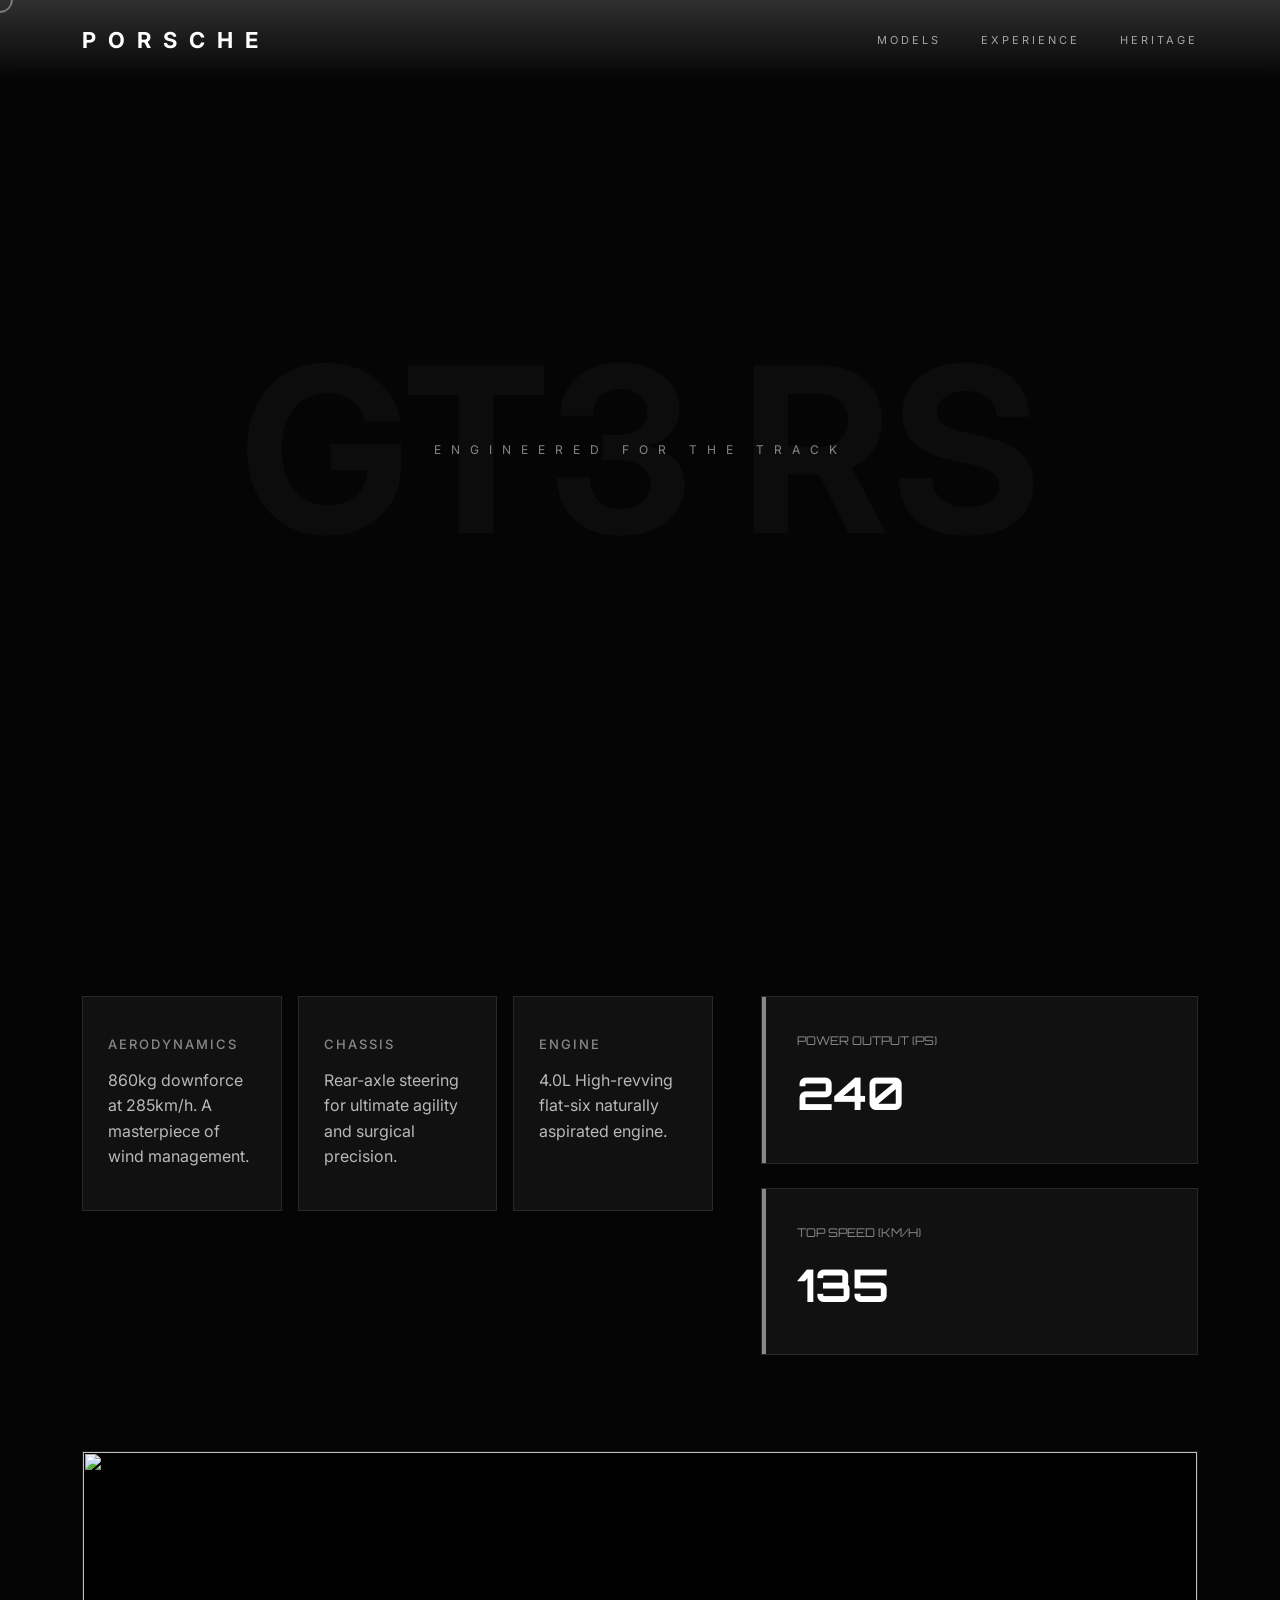
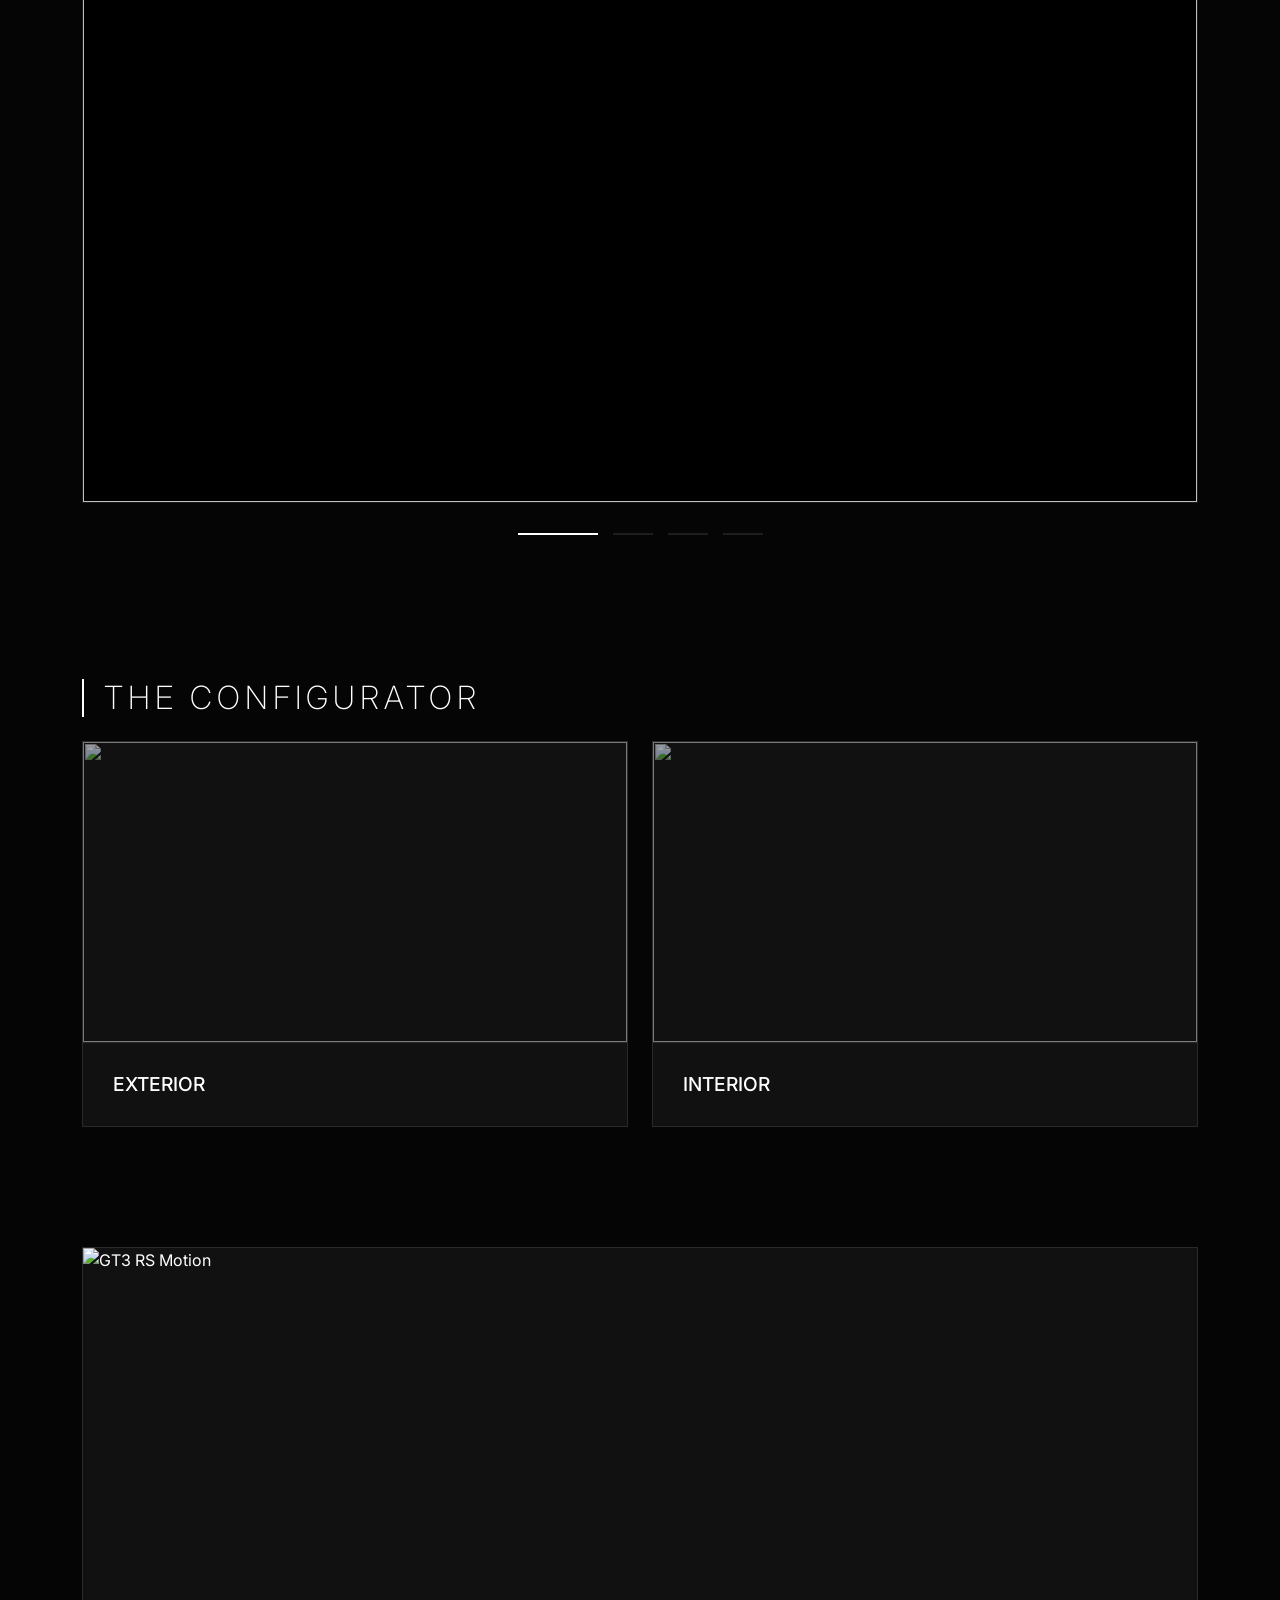
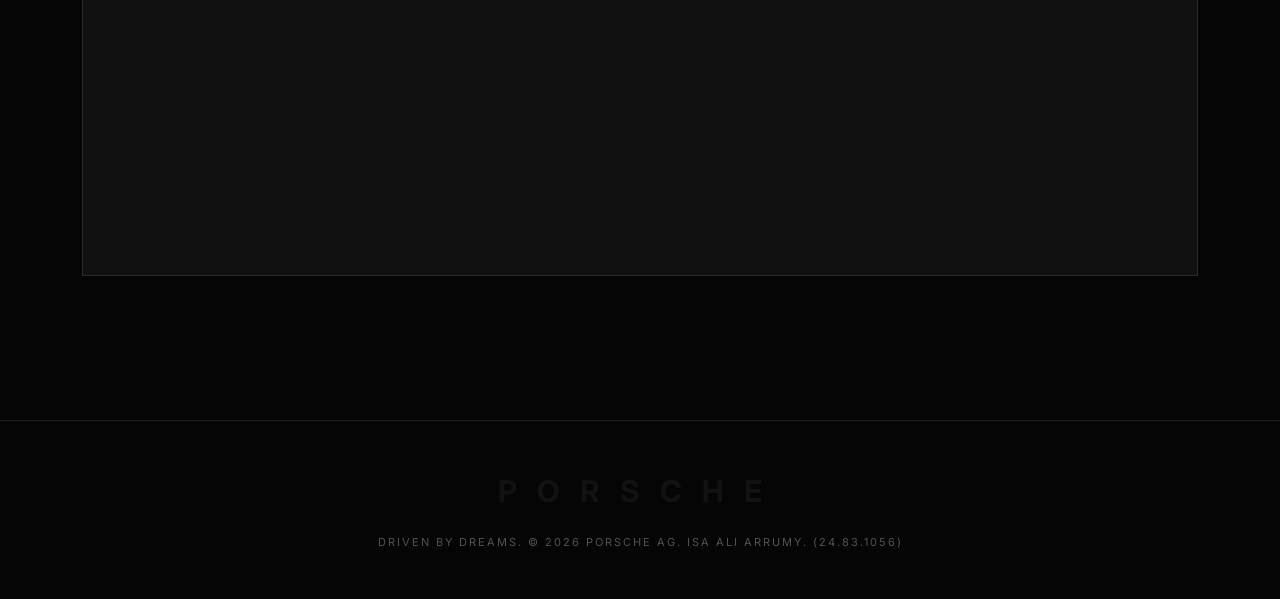
==== index.html @ 033529c1 "Rename Tugas-Bootstrap-1056.html to index.html" ====
<!DOCTYPE html>
<html lang="id">
<head>
    <meta charset="UTF-8">
    <meta name="viewport" content="width=device-width, initial-scale=1.0">
    <title>Porsche 911 GT3 RS | Digital Experience</title>
    
    <link rel="icon" type="image/jpg" href="https://fabrikbrands.com/wp-content/uploads/Porsche-Logo-1-scaled.jpg">
    <link href="https://fonts.googleapis.com/css2?family=Inter:wght@200;400;700&family=Orbitron:wght@400;700&display=swap" rel="stylesheet">
    
    <!-- Bootstrap CSS -->
    <link href="https://cdn.jsdelivr.net/npm/bootstrap@5.3.3/dist/css/bootstrap.min.css" rel="stylesheet">

    <style>
        /* Mengatur variabel warna & base */
        :root {
            --bg: #050505;
            --surface: #111111;
            --accent: #ffffff;
            --text-dim: rgba(255, 255, 255, 0.5);
            --border: rgba(255, 255, 255, 0.1);
            --transition: all 0.6s cubic-bezier(0.23, 1, 0.32, 1);
        }

        body {
            background-color: var(--bg);
            color: var(--accent);
            font-family: 'Inter', sans-serif;
            overflow-x: hidden;
            -webkit-font-smoothing: antialiased;
        }

        /* Custom Cursor */
        #custom-cursor {
            width: 25px; height: 25px;
            border: 1px solid var(--accent);
            border-radius: 50%;
            position: fixed;
            pointer-events: none;
            z-index: 10000;
            mix-blend-mode: difference;
            transition: transform 0.1s ease-out;
            transform: translate(-50%, -50%);
        }
        /* Hide custom cursor on touch devices */
        @media (pointer: coarse) {
            #custom-cursor { display: none !important; }
        }

        /* Navigation (Custom Glassmorphism) */
        nav {
            background: linear-gradient(to bottom, rgba(54, 52, 52, 0.9), rgba(5,5,5,0));
            backdrop-filter: blur(10px);
        }
        .brand { font-weight: 700; letter-spacing: 12px; font-size: 22px; cursor: default; }
        .nav-links li { margin-left: 40px; font-size: 11px; letter-spacing: 3px; text-transform: uppercase; cursor: pointer; opacity: 0.6; transition: 0.3s; }
        .nav-links li:hover { opacity: 1; }

        /* Hero Section */
        .hero-bg-text {
            position: absolute;
            font-size: 18vw;
            font-weight: 700;
            color: rgba(255, 255, 255, 0.03);
            z-index: -1;
            white-space: nowrap;
            user-select: none;
            top: 50%;
            left: 50%;
            transform: translate(-50%, -50%);
        }

        /* Spec Card */
        .spec-card {
            background: var(--surface);
            padding: 40px 25px;
            border: 1px solid var(--border);
            transition: var(--transition);
            height: 100%;
        }
        .spec-card:hover { border-color: var(--accent); background: #1a1a1a; transform: translateY(-5px); }
        .spec-card h3 { font-size: 13px; letter-spacing: 2px; margin-bottom: 15px; color: var(--text-dim); }
        .spec-card p { font-size: 16px; line-height: 1.6; opacity: 0.7; margin: 0; }

        /* HUD Item */
        .hud-item { background: var(--surface); border: 1px solid var(--border); padding: 35px; position: relative; overflow: hidden; }
        .hud-item::before { content: ''; position: absolute; left: 0; top: 0; width: 4px; height: 100%; background: var(--accent); opacity: 0.5; }
        .hud-label { font-family: 'Orbitron'; font-size: 12px; color: var(--text-dim); margin-bottom: 10px; display: block; }
        .hud-value { font-family: 'Orbitron'; font-size: 45px; font-weight: 700; }

        /* Slider */
        .slider-outer { 
            width: 100%; 
            overflow: hidden; 
            border: 1px solid var(--border); 
            cursor: grab;
            position: relative;
            background: #000;
        }
        .slider-outer:active { cursor: grabbing; }
        .slider-track { 
            display: flex; 
            width: 400%; 
            transition: transform 0.8s cubic-bezier(0.16, 1, 0.3, 1); 
            will-change: transform;
        }
        .slider-item { width: 100%; height: 650px; overflow: hidden; }
        .slider-item img { 
            width: 100%; height: 100%; 
            object-fit: cover; 
            pointer-events: none;
            transition: transform 1.5s ease;
        }
        .slider-item:hover img { transform: scale(1.05); }

        .slider-dots {
            display: flex;
            justify-content: center;
            gap: 15px;
            margin-top: 30px;
        }
        .dot {
            width: 40px; height: 2px;
            background: var(--border);
            cursor: pointer;
            transition: 0.4s;
        }
        .dot.active { background: var(--accent); width: 80px; }

        /* Catalog Item */
        .catalog-item { background: var(--surface); border: 1px solid var(--border); transition: var(--transition); overflow: hidden; height: 100%; }
        .catalog-img { width: 100%; height: 300px; overflow: hidden; }
        .catalog-img img { width: 100%; height: 100%; object-fit: cover; opacity: 0.6; transition: 0.8s; }
        .catalog-item:hover .catalog-img img { opacity: 1; transform: scale(1.1); }
        .catalog-info { padding: 30px; border-top: 1px solid var(--border); }
        .catalog-info h4 { margin: 0; font-size: 1.2rem; }

        /* Animations */
        .reveal { opacity: 0; transform: translateY(40px); transition: 1.2s cubic-bezier(0.16, 1, 0.3, 1); }
        .reveal.visible { opacity: 1; transform: translateY(0); }

        footer { border-top: 1px solid var(--border); margin-top: 100px; }
        .footer-logo { font-weight: 700; letter-spacing: 20px; font-size: 30px; opacity: 0.05; margin-bottom: 20px; }

        /* Media Queries untuk HP agar rasanya proporsional seperti di laptop */
        @media (max-width: 1000px) {
            .slider-item { height: 450px; }
        }

        @media (max-width: 768px) {
            /* Navbar */
            .brand { font-size: 18px; letter-spacing: 8px; }

            /* Spec Cards */
            .spec-card { padding: 25px 20px; }
            .spec-card h3 { font-size: 11px; margin-bottom: 10px; }
            .spec-card p { font-size: 14px; }
            
            /* HUD Items */
            .hud-item { padding: 25px 20px; }
            .hud-label { font-size: 10px; }
            .hud-value { font-size: 32px; }

            /* Slider */
            .slider-item { height: 300px; }
            .slider-dots { margin-top: 20px; }
            .dot { width: 30px; }
            .dot.active { width: 60px; }
            
            /* Catalog */
            .catalog-img { height: 220px; }
            .catalog-info { padding: 20px; }
            .catalog-info h4 { font-size: 1rem; }
            
            /* Footer */
            footer { margin-top: 50px; padding-top: 30px !important; padding-bottom: 30px !important; }
            .footer-logo { font-size: 24px; letter-spacing: 12px; margin-bottom: 15px; }
        }
    </style>
</head>
<body>

    <div id="custom-cursor"></div>

    <nav class="fixed-top py-4 w-100 z-3">
        <div class="container d-flex justify-content-between align-items-center">
            <div class="brand text-white">PORSCHE</div>
            <ul class="nav-links d-none d-md-flex list-unstyled m-0">
                <li>Models</li>
                <li>Experience</li>
                <li>Heritage</li>
            </ul>
        </div>
    </nav>

    <section class="vh-100 d-flex flex-column justify-content-center align-items-center position-relative text-center overflow-hidden">
        <div class="hero-bg-text">GT3 RS</div>
        <div class="reveal visible" style="letter-spacing: 10px; font-size: 12px; opacity: 0.5;">ENGINEERED FOR THE TRACK</div>
    </section>

    <div class="container py-5">
        
        <main class="row g-5 py-5">
            <div class="col-lg-7">
                <div class="row g-3 h-100 align-content-start">
                    <div class="col-md-4 col-12">
                        <div class="spec-card reveal">
                            <h3>AERODYNAMICS</h3>
                            <p>860kg downforce at 285km/h. A masterpiece of wind management.</p>
                        </div>
                    </div>
                    <div class="col-md-4 col-12">
                        <div class="spec-card reveal">
                            <h3>CHASSIS</h3>
                            <p>Rear-axle steering for ultimate agility and surgical precision.</p>
                        </div>
                    </div>
                    <div class="col-md-4 col-12">
                        <div class="spec-card reveal">
                            <h3>ENGINE</h3>
                            <p>4.0L High-revving flat-six naturally aspirated engine.</p>
                        </div>
                    </div>
                </div>
            </div>

            <div class="col-lg-5">
                <div class="d-flex flex-column gap-4">
                    <div class="hud-item reveal">
                        <span class="hud-label">POWER OUTPUT (PS)</span>
                        <span class="hud-value" data-target="525">0</span>
                    </div>
                    <div class="hud-item reveal">
                        <span class="hud-label">TOP SPEED (KM/H)</span>
                        <span class="hud-value" data-target="296">0</span>
                    </div>
                </div>
            </div>
        </main>

        <section class="py-5 reveal">
            <div class="slider-outer" id="slider-outer">
                <div class="slider-track" id="slider-track">
                    <div class="slider-item"><img src="https://a.storyblok.com/f/322327/1940x1320/2c42fb4bc5/cz23v20ox0009-911-gt3-rs-front.jpg/m/990x673/smart/filters:format(webp)" alt=""></div>
                    <div class="slider-item"><img src="https://a.storyblok.com/f/322327/3840x1266/17176a3f9c/cz23v20ox0001-911-gt3-rs-rear-desktop.jpg/m/2560x822/smart/filters:format(webp)" alt=""></div>
                    <div class="slider-item"><img src="https://images.ctfassets.net/s699s7kh1jys/1YJHeNigcmoqOd3GDRiGX5/731637d720e96ae20021d6cf367c20e4/Porsche_911_GT3_RS_cornering_racetrack_wallpaper_desktop_4.jpg" alt=""></div>
                    <div class="slider-item"><img src="https://images.ctfassets.net/s699s7kh1jys/16XnGUOXC8LTYMLBUNFgXi/272eb946bd8f17bc19c29f052f3618b9/Porsche_911_GT3_RS_parked_pits_racetrack_wallpaper_desktop_9.jpg" alt=""></div>
                </div>
            </div>
            <div class="slider-dots">
                <div class="dot active"></div>
                <div class="dot"></div>
                <div class="dot"></div>
                <div class="dot"></div>
            </div>
        </section>

        <section class="py-5 mt-5">
            <div class="reveal mb-4" style="border-left: 2px solid #fff; padding-left: 20px;">
                <h2 style="font-weight: 200; letter-spacing: 5px;" class="mb-0">THE CONFIGURATOR</h2>
            </div>
            <div class="row g-4">
                <div class="col-md-6">
                    <div class="catalog-item reveal">
                        <div class="catalog-img"><img src="https://images.unsplash.com/photo-1634673970798-a15ae56f6c65?fm=jpg&q=60&w=3000&auto=format" alt=""></div>
                        <div class="catalog-info"><h4>EXTERIOR</h4></div>
                    </div>
                </div>
                <div class="col-md-6">
                    <div class="catalog-item reveal">
                        <div class="catalog-img"><img src="https://a.storyblok.com/f/322327/3840x2160/9066d073e1/cz23v20od0006-911-gt3-rs-steering-wheel-desktop.jpg/m/2560x1440/smart/filters:format(webp)?dpl=dpl_81uxYrKMDjYb35TStcEuM4gA18vN" alt=""></div>
                        <div class="catalog-info"><h4>INTERIOR</h4></div>
                    </div>
                </div>
            </div>
        </section>

        <section class="py-5 mt-4 reveal">
            <div class="ratio ratio-16x9 border border-secondary border-opacity-25" style="background: var(--surface);">
                <img src="https://media1.tenor.com/m/Hye9ouqFoWkAAAAC/porsche-992.gif" alt="GT3 RS Motion" class="w-100 h-100 object-fit-cover">
            </div>
        </section>

    </div> 

    <footer class="py-5 text-center mt-5">
        <div class="footer-logo">PORSCHE</div>
        <div style="font-size: 11px; opacity: 0.3; letter-spacing: 2px;">DRIVEN BY DREAMS. © 2026 PORSCHE AG. ISA ALI ARRUMY. (24.83.1056)</div>
    </footer>

    <!-- Bootstrap JS Bundle -->
    <script src="https://cdn.jsdelivr.net/npm/bootstrap@5.3.3/dist/js/bootstrap.bundle.min.js"></script>

    <script>
        // Custom Cursor
        const cursor = document.getElementById('custom-cursor');
        document.addEventListener('mousemove', (e) => {
            cursor.style.left = e.clientX + 'px';
            cursor.style.top = e.clientY + 'px';
        });

        // Parallax Effect
        window.addEventListener('scroll', () => {
            const bgText = document.querySelector('.hero-bg-text');
            // Menyesuaikan transform berdasarkan posisi scroll tanpa menimpa translate(-50%, -50%)
            bgText.style.transform = `translate(calc(-50% + ${window.scrollY * 0.4}px), -50%)`;
        });

        // Intersection Observer
        const observerOptions = { threshold: 0.2 };
        const observer = new IntersectionObserver((entries) => {
            entries.forEach(entry => {
                if (entry.isIntersecting) {
                    entry.target.classList.add('visible');
                    const counter = entry.target.querySelector('.hud-value');
                    if (counter && !counter.dataset.animated) {
                        animateValue(counter, 0, parseFloat(counter.getAttribute('data-target')), 2000);
                        counter.dataset.animated = true;
                    }
                }
            });
        }, observerOptions);

        document.querySelectorAll('.reveal').forEach(el => observer.observe(el));

        function animateValue(obj, start, end, duration) {
            let startTimestamp = null;
            const step = (timestamp) => {
                if (!startTimestamp) startTimestamp = timestamp;
                const progress = Math.min((timestamp - startTimestamp) / duration, 1);
                const val = (progress * (end - start)) + start;
                obj.innerHTML = end % 1 === 0 ? Math.floor(val) : val.toFixed(1);
                if (progress < 1) window.requestAnimationFrame(step);
            };
            window.requestAnimationFrame(step);
        }

        // --- Optimized Slider Logic ---
        const outer = document.getElementById('slider-outer');
        const track = document.getElementById('slider-track');
        const dots = document.querySelectorAll('.dot');
        let isDragging = false, startX, currentTranslate = 0, prevTranslate = 0, currentIndex = 0;

        // Touch & Mouse Events
        const getPos = (e) => e.type.includes('mouse') ? e.pageX : e.touches[0].clientX;

        function updateSlider() {
            track.style.transform = `translateX(${currentTranslate}px)`;
            dots.forEach((dot, i) => dot.classList.toggle('active', i === currentIndex));
        }

        function setPositionByIndex() {
            currentTranslate = currentIndex * -outer.offsetWidth;
            prevTranslate = currentTranslate;
            track.style.transition = 'transform 0.8s cubic-bezier(0.16, 1, 0.3, 1)';
            updateSlider();
        }

        outer.addEventListener('mousedown', (e) => {
            isDragging = true;
            startX = getPos(e);
            track.style.transition = 'none';
        });

        window.addEventListener('mousemove', (e) => {
            if (!isDragging) return;
            const currentX = getPos(e);
            currentTranslate = prevTranslate + (currentX - startX);
            track.style.transform = `translateX(${currentTranslate}px)`;
        });

        window.addEventListener('mouseup', () => {
            if (!isDragging) return;
            isDragging = false;
            const movedBy = currentTranslate - prevTranslate;

            if (movedBy < -100 && currentIndex < 3) currentIndex++;
            else if (movedBy > 100 && currentIndex > 0) currentIndex--;

            setPositionByIndex();
        });

        // Touch Support
        outer.addEventListener('touchstart', (e) => {
            isDragging = true;
            startX = getPos(e);
            track.style.transition = 'none';
        }, {passive: true});

        outer.addEventListener('touchmove', (e) => {
            if (!isDragging) return;
            const currentX = getPos(e);
            currentTranslate = prevTranslate + (currentX - startX);
            track.style.transform = `translateX(${currentTranslate}px)`;
        }, {passive: true});

        outer.addEventListener('touchend', () => {
            if (!isDragging) return;
            isDragging = false;
            const movedBy = currentTranslate - prevTranslate;
            if (movedBy < -100 && currentIndex < 3) currentIndex++;
            else if (movedBy > 100 && currentIndex > 0) currentIndex--;
            setPositionByIndex();
        });

        // Dots navigation
        dots.forEach((dot, index) => {
            dot.addEventListener('click', () => {
                currentIndex = index;
                setPositionByIndex();
            });
        });

        // Resize handler
        window.addEventListener('resize', setPositionByIndex);

    </script>
</body>
</html>
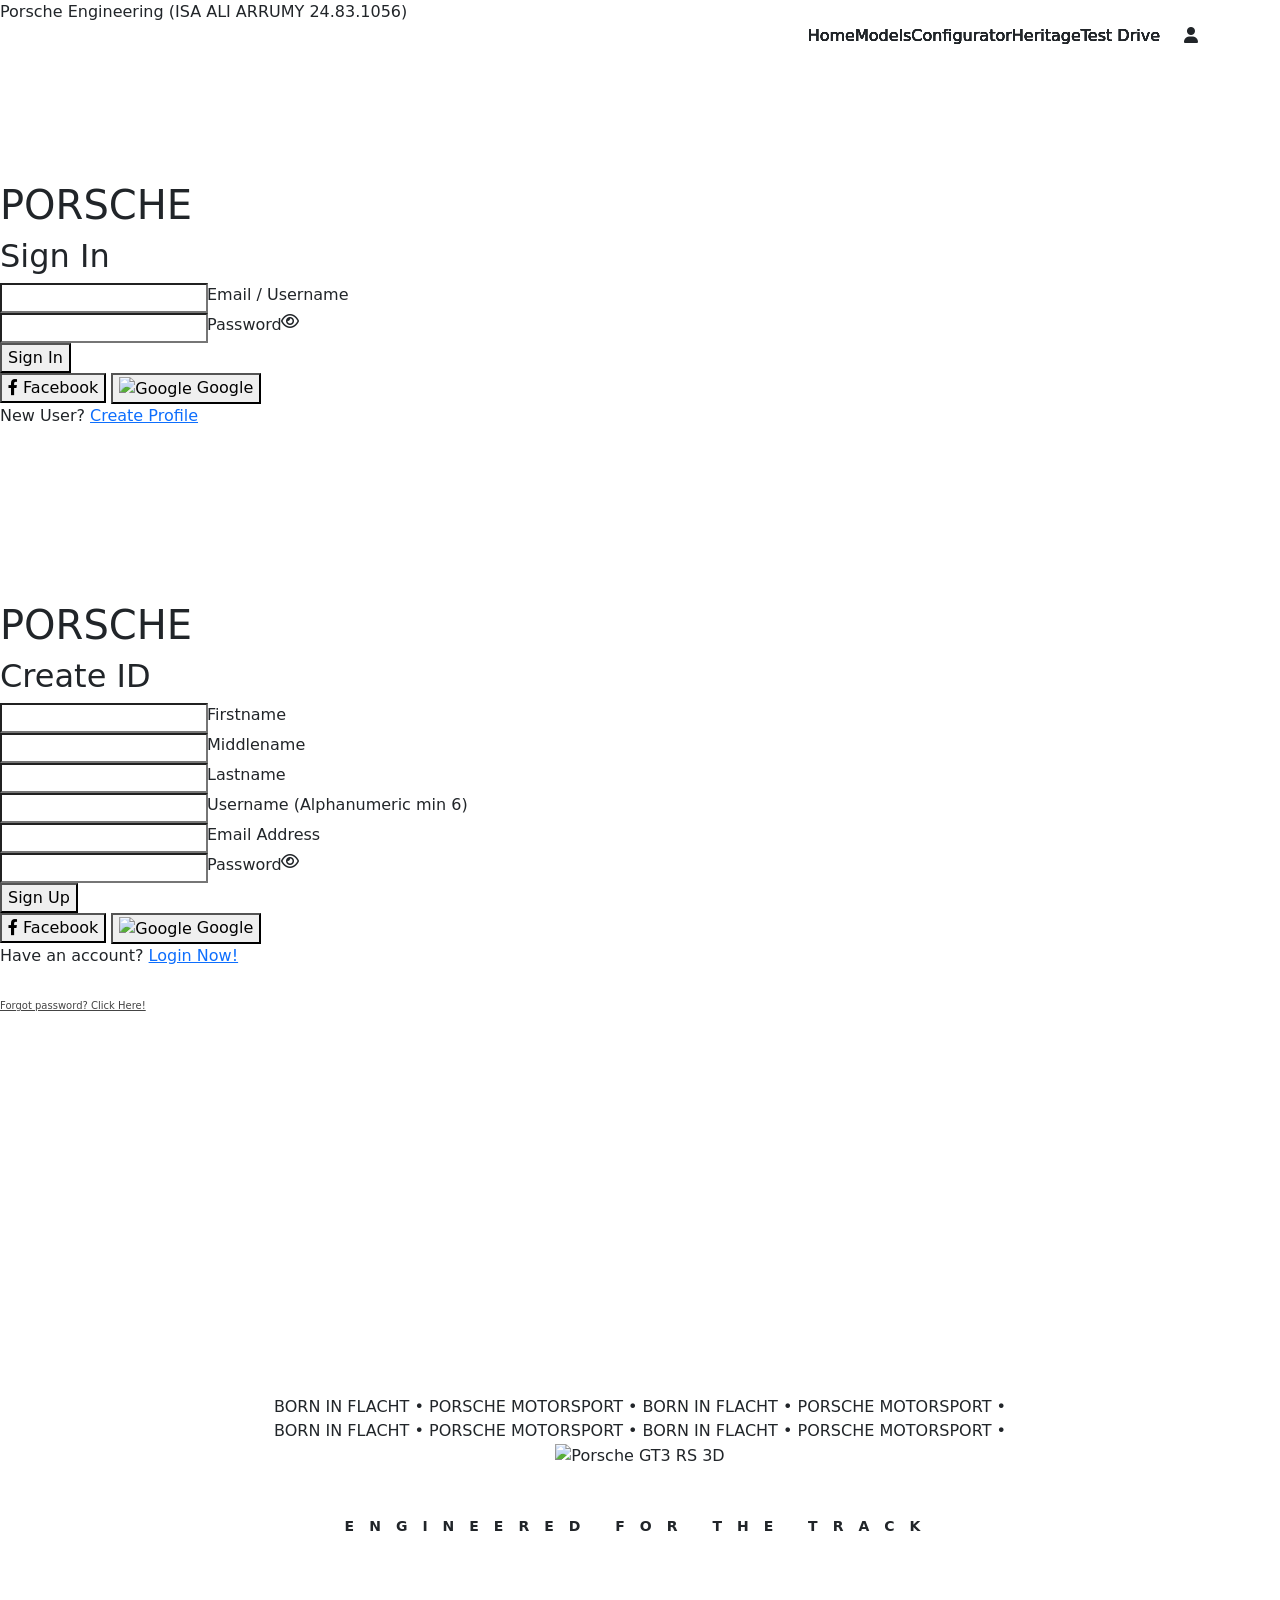
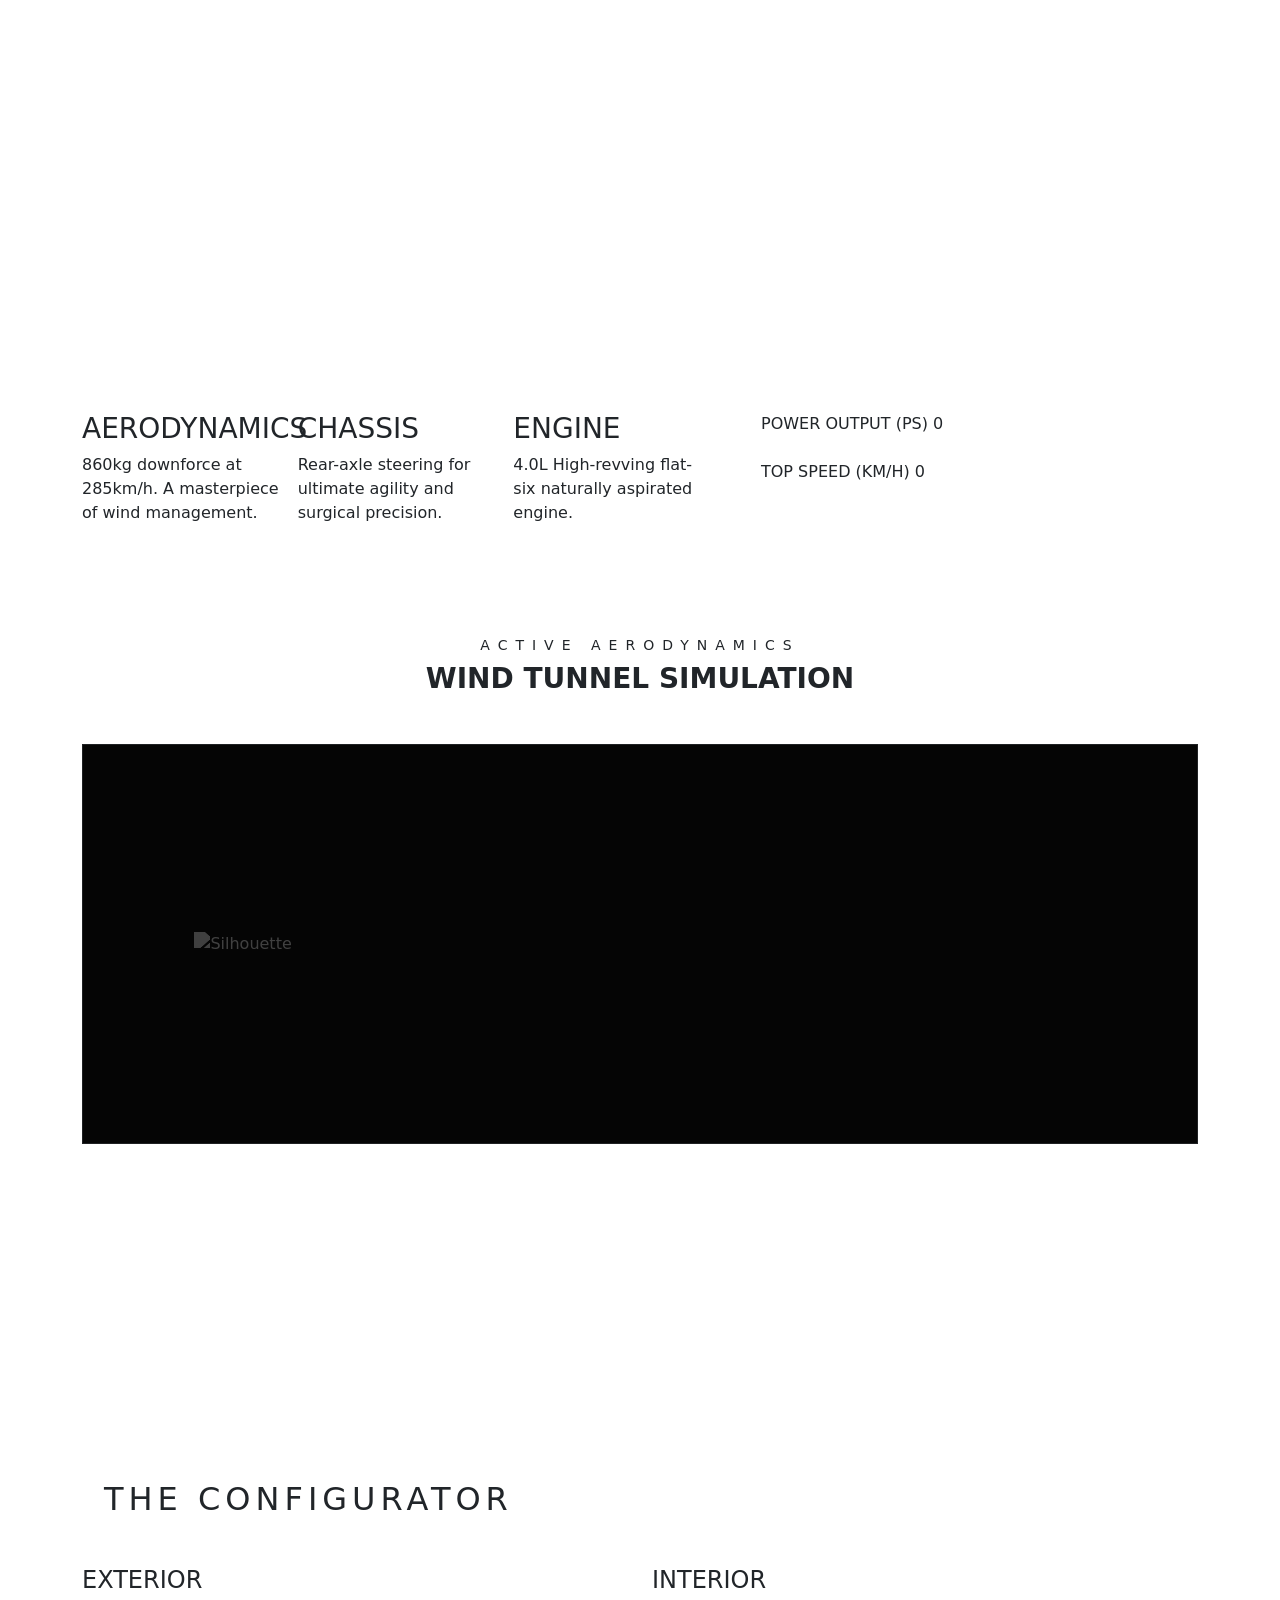
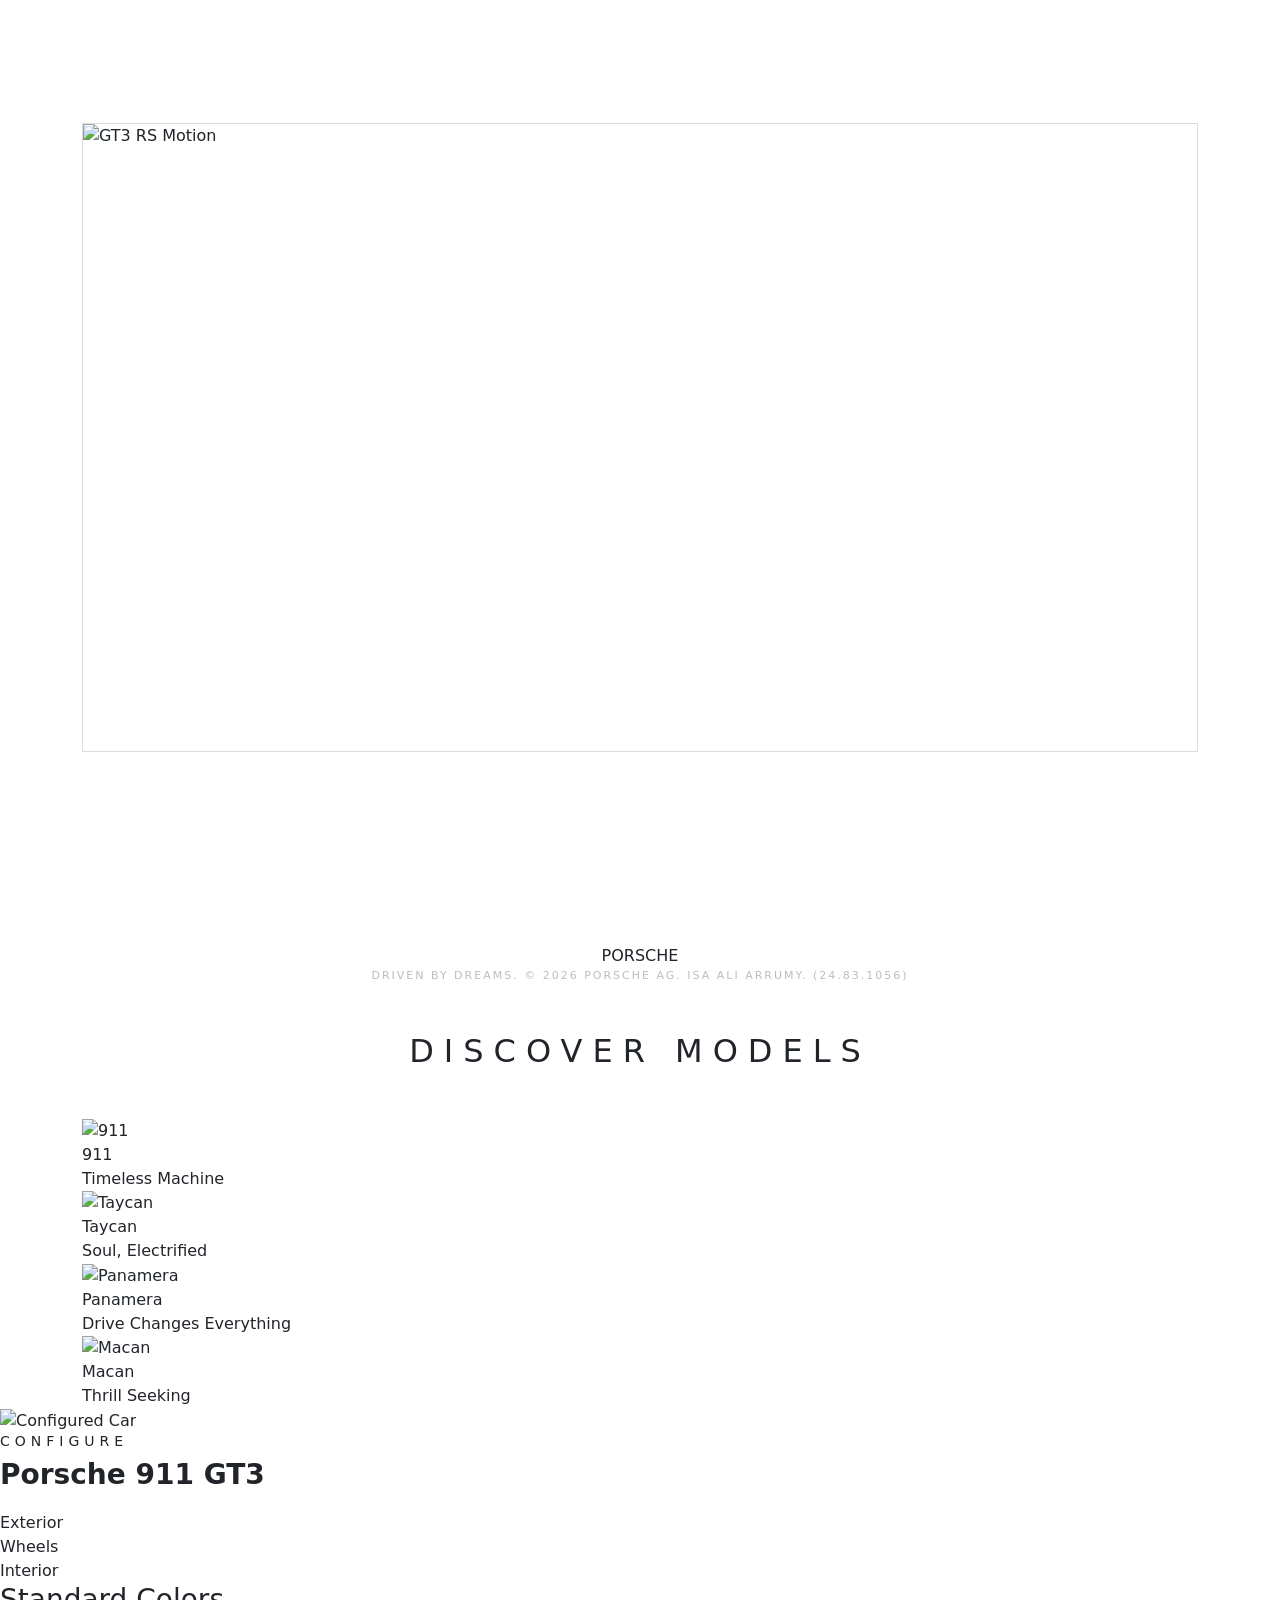
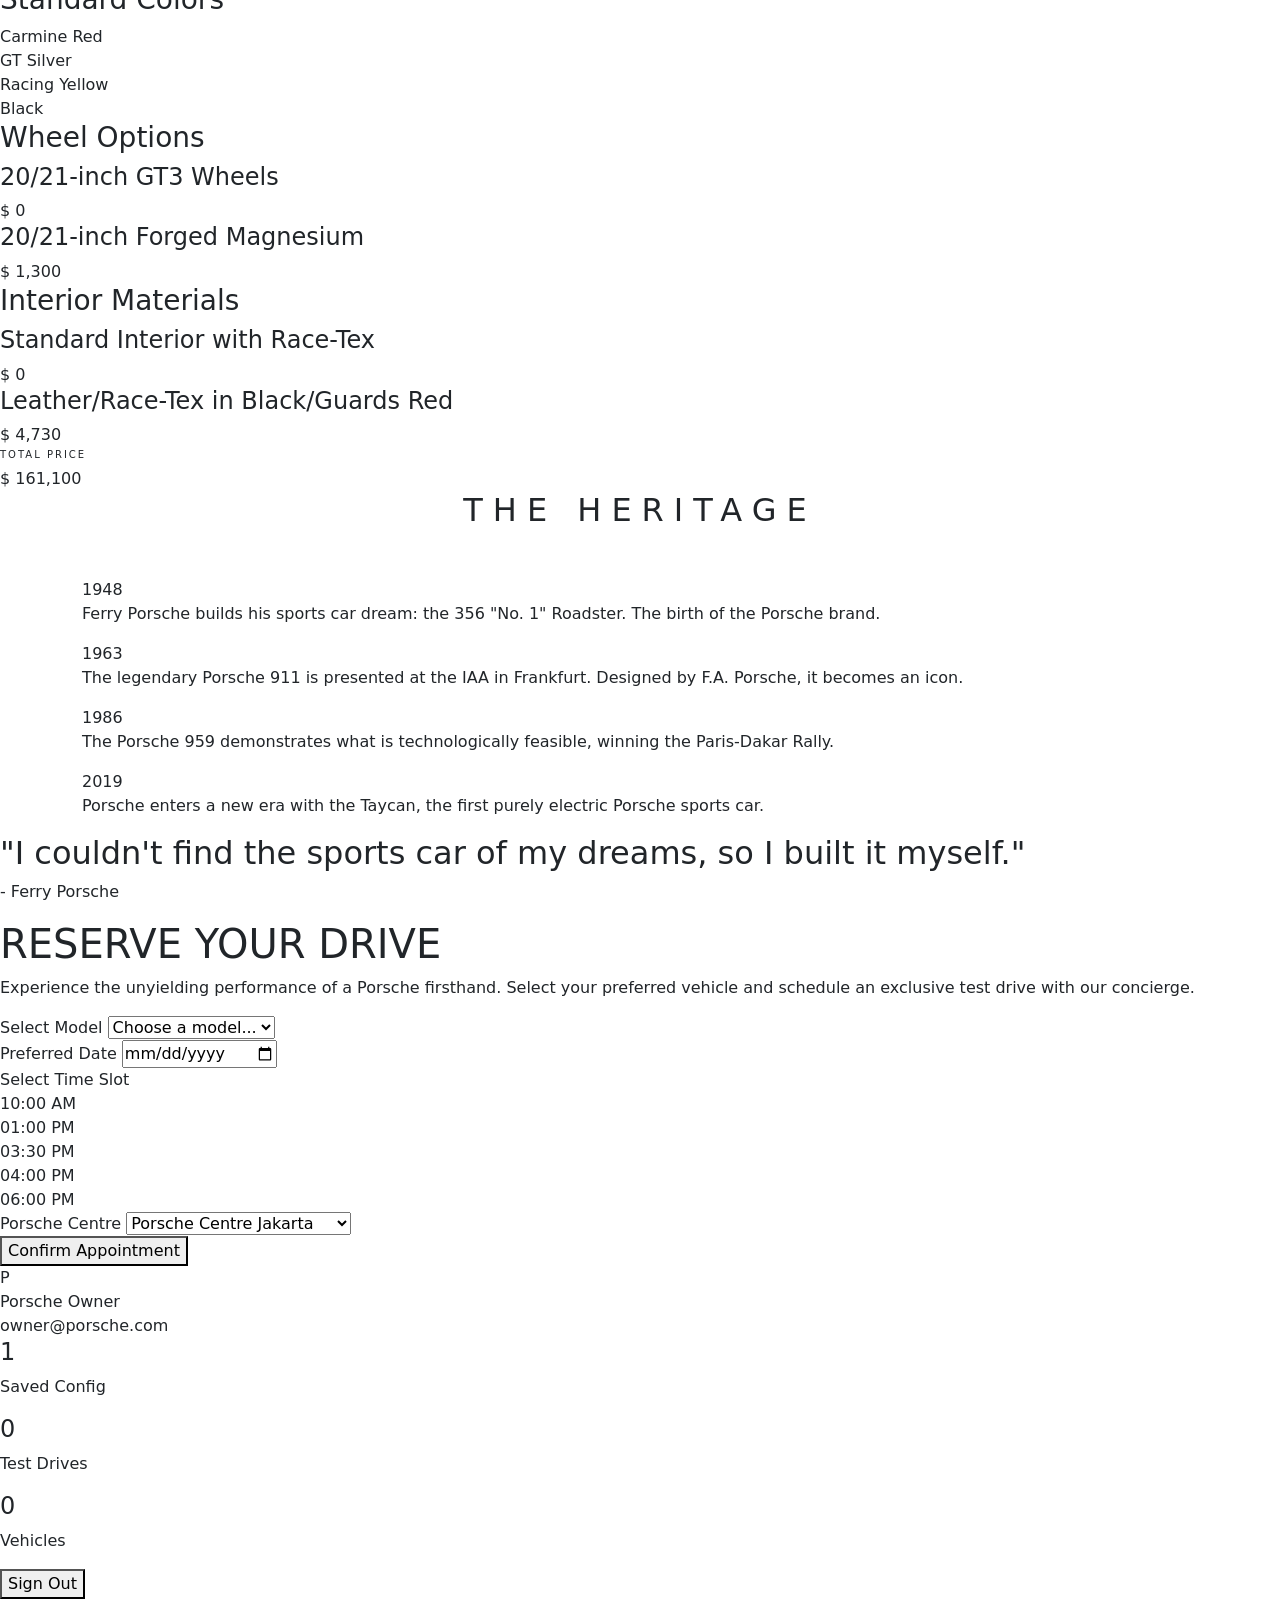
==== commit df96f128: "Update index.html" ====
--- a/index.html
+++ b/index.html
@@ -1,419 +1,666 @@
 <!DOCTYPE html>
 <html lang="id">
+
 <head>
     <meta charset="UTF-8">
     <meta name="viewport" content="width=device-width, initial-scale=1.0">
-    <title>Porsche 911 GT3 RS | Digital Experience</title>
-    
+    <title>Porsche Digital Experience</title>
+
+    <!-- Favicon -->
     <link rel="icon" type="image/jpg" href="https://fabrikbrands.com/wp-content/uploads/Porsche-Logo-1-scaled.jpg">
-    <link href="https://fonts.googleapis.com/css2?family=Inter:wght@200;400;700&family=Orbitron:wght@400;700&display=swap" rel="stylesheet">
-    
+
+    <!-- Fonts -->
+    <link
+        href="https://fonts.googleapis.com/css2?family=Inter:wght@200;400;700&family=Orbitron:wght@400;700&display=swap"
+        rel="stylesheet">
+    <link rel="stylesheet" href="https://cdnjs.cloudflare.com/ajax/libs/font-awesome/6.0.0/css/all.min.css">
+
     <!-- Bootstrap CSS -->
     <link href="https://cdn.jsdelivr.net/npm/bootstrap@5.3.3/dist/css/bootstrap.min.css" rel="stylesheet">
 
-    <style>
-        /* Mengatur variabel warna & base */
-        :root {
-            --bg: #050505;
-            --surface: #111111;
-            --accent: #ffffff;
-            --text-dim: rgba(255, 255, 255, 0.5);
-            --border: rgba(255, 255, 255, 0.1);
-            --transition: all 0.6s cubic-bezier(0.23, 1, 0.32, 1);
-        }
-
-        body {
-            background-color: var(--bg);
-            color: var(--accent);
-            font-family: 'Inter', sans-serif;
-            overflow-x: hidden;
-            -webkit-font-smoothing: antialiased;
-        }
-
-        /* Custom Cursor */
-        #custom-cursor {
-            width: 25px; height: 25px;
-            border: 1px solid var(--accent);
-            border-radius: 50%;
-            position: fixed;
-            pointer-events: none;
-            z-index: 10000;
-            mix-blend-mode: difference;
-            transition: transform 0.1s ease-out;
-            transform: translate(-50%, -50%);
-        }
-        /* Hide custom cursor on touch devices */
-        @media (pointer: coarse) {
-            #custom-cursor { display: none !important; }
-        }
-
-        /* Navigation (Custom Glassmorphism) */
-        nav {
-            background: linear-gradient(to bottom, rgba(54, 52, 52, 0.9), rgba(5,5,5,0));
-            backdrop-filter: blur(10px);
-        }
-        .brand { font-weight: 700; letter-spacing: 12px; font-size: 22px; cursor: default; }
-        .nav-links li { margin-left: 40px; font-size: 11px; letter-spacing: 3px; text-transform: uppercase; cursor: pointer; opacity: 0.6; transition: 0.3s; }
-        .nav-links li:hover { opacity: 1; }
-
-        /* Hero Section */
-        .hero-bg-text {
-            position: absolute;
-            font-size: 18vw;
-            font-weight: 700;
-            color: rgba(255, 255, 255, 0.03);
-            z-index: -1;
-            white-space: nowrap;
-            user-select: none;
-            top: 50%;
-            left: 50%;
-            transform: translate(-50%, -50%);
-        }
-
-        /* Spec Card */
-        .spec-card {
-            background: var(--surface);
-            padding: 40px 25px;
-            border: 1px solid var(--border);
-            transition: var(--transition);
-            height: 100%;
-        }
-        .spec-card:hover { border-color: var(--accent); background: #1a1a1a; transform: translateY(-5px); }
-        .spec-card h3 { font-size: 13px; letter-spacing: 2px; margin-bottom: 15px; color: var(--text-dim); }
-        .spec-card p { font-size: 16px; line-height: 1.6; opacity: 0.7; margin: 0; }
-
-        /* HUD Item */
-        .hud-item { background: var(--surface); border: 1px solid var(--border); padding: 35px; position: relative; overflow: hidden; }
-        .hud-item::before { content: ''; position: absolute; left: 0; top: 0; width: 4px; height: 100%; background: var(--accent); opacity: 0.5; }
-        .hud-label { font-family: 'Orbitron'; font-size: 12px; color: var(--text-dim); margin-bottom: 10px; display: block; }
-        .hud-value { font-family: 'Orbitron'; font-size: 45px; font-weight: 700; }
-
-        /* Slider */
-        .slider-outer { 
-            width: 100%; 
-            overflow: hidden; 
-            border: 1px solid var(--border); 
-            cursor: grab;
-            position: relative;
-            background: #000;
-        }
-        .slider-outer:active { cursor: grabbing; }
-        .slider-track { 
-            display: flex; 
-            width: 400%; 
-            transition: transform 0.8s cubic-bezier(0.16, 1, 0.3, 1); 
-            will-change: transform;
-        }
-        .slider-item { width: 100%; height: 650px; overflow: hidden; }
-        .slider-item img { 
-            width: 100%; height: 100%; 
-            object-fit: cover; 
-            pointer-events: none;
-            transition: transform 1.5s ease;
-        }
-        .slider-item:hover img { transform: scale(1.05); }
-
-        .slider-dots {
-            display: flex;
-            justify-content: center;
-            gap: 15px;
-            margin-top: 30px;
-        }
-        .dot {
-            width: 40px; height: 2px;
-            background: var(--border);
-            cursor: pointer;
-            transition: 0.4s;
-        }
-        .dot.active { background: var(--accent); width: 80px; }
-
-        /* Catalog Item */
-        .catalog-item { background: var(--surface); border: 1px solid var(--border); transition: var(--transition); overflow: hidden; height: 100%; }
-        .catalog-img { width: 100%; height: 300px; overflow: hidden; }
-        .catalog-img img { width: 100%; height: 100%; object-fit: cover; opacity: 0.6; transition: 0.8s; }
-        .catalog-item:hover .catalog-img img { opacity: 1; transform: scale(1.1); }
-        .catalog-info { padding: 30px; border-top: 1px solid var(--border); }
-        .catalog-info h4 { margin: 0; font-size: 1.2rem; }
-
-        /* Animations */
-        .reveal { opacity: 0; transform: translateY(40px); transition: 1.2s cubic-bezier(0.16, 1, 0.3, 1); }
-        .reveal.visible { opacity: 1; transform: translateY(0); }
-
-        footer { border-top: 1px solid var(--border); margin-top: 100px; }
-        .footer-logo { font-weight: 700; letter-spacing: 20px; font-size: 30px; opacity: 0.05; margin-bottom: 20px; }
-
-        /* Media Queries untuk HP agar rasanya proporsional seperti di laptop */
-        @media (max-width: 1000px) {
-            .slider-item { height: 450px; }
-        }
-
-        @media (max-width: 768px) {
-            /* Navbar */
-            .brand { font-size: 18px; letter-spacing: 8px; }
-
-            /* Spec Cards */
-            .spec-card { padding: 25px 20px; }
-            .spec-card h3 { font-size: 11px; margin-bottom: 10px; }
-            .spec-card p { font-size: 14px; }
-            
-            /* HUD Items */
-            .hud-item { padding: 25px 20px; }
-            .hud-label { font-size: 10px; }
-            .hud-value { font-size: 32px; }
-
-            /* Slider */
-            .slider-item { height: 300px; }
-            .slider-dots { margin-top: 20px; }
-            .dot { width: 30px; }
-            .dot.active { width: 60px; }
-            
-            /* Catalog */
-            .catalog-img { height: 220px; }
-            .catalog-info { padding: 20px; }
-            .catalog-info h4 { font-size: 1rem; }
-            
-            /* Footer */
-            footer { margin-top: 50px; padding-top: 30px !important; padding-bottom: 30px !important; }
-            .footer-logo { font-size: 24px; letter-spacing: 12px; margin-bottom: 15px; }
-        }
-    </style>
+    <!-- Tailwind CSS -->
+    <script src="https://cdn.tailwindcss.com"></script>
+
+    <!-- Custom CSS -->
+    <link rel="stylesheet" href="css/global.css">
+    <link rel="stylesheet" href="css/auth.css">
+    <link rel="stylesheet" href="css/home.css">
+    <link rel="stylesheet" href="css/models.css">
+    <link rel="stylesheet" href="css/configurator.css">
+    <link rel="stylesheet" href="css/heritage.css">
+    <link rel="stylesheet" href="css/booking.css">
+    <link rel="stylesheet" href="css/profile.css">
 </head>
+
 <body>
 
-    <div id="custom-cursor"></div>
-
-    <nav class="fixed-top py-4 w-100 z-3">
-        <div class="container d-flex justify-content-between align-items-center">
-            <div class="brand text-white">PORSCHE</div>
-            <ul class="nav-links d-none d-md-flex list-unstyled m-0">
-                <li>Models</li>
-                <li>Experience</li>
-                <li>Heritage</li>
-            </ul>
-        </div>
-    </nav>
-
-    <section class="vh-100 d-flex flex-column justify-content-center align-items-center position-relative text-center overflow-hidden">
-        <div class="hero-bg-text">GT3 RS</div>
-        <div class="reveal visible" style="letter-spacing: 10px; font-size: 12px; opacity: 0.5;">ENGINEERED FOR THE TRACK</div>
-    </section>
-
-    <div class="container py-5">
-        
-        <main class="row g-5 py-5">
-            <div class="col-lg-7">
-                <div class="row g-3 h-100 align-content-start">
-                    <div class="col-md-4 col-12">
-                        <div class="spec-card reveal">
-                            <h3>AERODYNAMICS</h3>
-                            <p>860kg downforce at 285km/h. A masterpiece of wind management.</p>
-                        </div>
-                    </div>
-                    <div class="col-md-4 col-12">
-                        <div class="spec-card reveal">
-                            <h3>CHASSIS</h3>
-                            <p>Rear-axle steering for ultimate agility and surgical precision.</p>
-                        </div>
-                    </div>
-                    <div class="col-md-4 col-12">
-                        <div class="spec-card reveal">
-                            <h3>ENGINE</h3>
-                            <p>4.0L High-revving flat-six naturally aspirated engine.</p>
-                        </div>
-                    </div>
-                </div>
-            </div>
-
-            <div class="col-lg-5">
-                <div class="d-flex flex-column gap-4">
-                    <div class="hud-item reveal">
-                        <span class="hud-label">POWER OUTPUT (PS)</span>
-                        <span class="hud-value" data-target="525">0</span>
-                    </div>
-                    <div class="hud-item reveal">
-                        <span class="hud-label">TOP SPEED (KM/H)</span>
-                        <span class="hud-value" data-target="296">0</span>
-                    </div>
-                </div>
-            </div>
-        </main>
-
-        <section class="py-5 reveal">
-            <div class="slider-outer" id="slider-outer">
-                <div class="slider-track" id="slider-track">
-                    <div class="slider-item"><img src="https://a.storyblok.com/f/322327/1940x1320/2c42fb4bc5/cz23v20ox0009-911-gt3-rs-front.jpg/m/990x673/smart/filters:format(webp)" alt=""></div>
-                    <div class="slider-item"><img src="https://a.storyblok.com/f/322327/3840x1266/17176a3f9c/cz23v20ox0001-911-gt3-rs-rear-desktop.jpg/m/2560x822/smart/filters:format(webp)" alt=""></div>
-                    <div class="slider-item"><img src="https://images.ctfassets.net/s699s7kh1jys/1YJHeNigcmoqOd3GDRiGX5/731637d720e96ae20021d6cf367c20e4/Porsche_911_GT3_RS_cornering_racetrack_wallpaper_desktop_4.jpg" alt=""></div>
-                    <div class="slider-item"><img src="https://images.ctfassets.net/s699s7kh1jys/16XnGUOXC8LTYMLBUNFgXi/272eb946bd8f17bc19c29f052f3618b9/Porsche_911_GT3_RS_parked_pits_racetrack_wallpaper_desktop_9.jpg" alt=""></div>
-                </div>
-            </div>
-            <div class="slider-dots">
-                <div class="dot active"></div>
-                <div class="dot"></div>
-                <div class="dot"></div>
-                <div class="dot"></div>
-            </div>
-        </section>
-
-        <section class="py-5 mt-5">
-            <div class="reveal mb-4" style="border-left: 2px solid #fff; padding-left: 20px;">
-                <h2 style="font-weight: 200; letter-spacing: 5px;" class="mb-0">THE CONFIGURATOR</h2>
-            </div>
-            <div class="row g-4">
-                <div class="col-md-6">
-                    <div class="catalog-item reveal">
-                        <div class="catalog-img"><img src="https://images.unsplash.com/photo-1634673970798-a15ae56f6c65?fm=jpg&q=60&w=3000&auto=format" alt=""></div>
-                        <div class="catalog-info"><h4>EXTERIOR</h4></div>
-                    </div>
-                </div>
-                <div class="col-md-6">
-                    <div class="catalog-item reveal">
-                        <div class="catalog-img"><img src="https://a.storyblok.com/f/322327/3840x2160/9066d073e1/cz23v20od0006-911-gt3-rs-steering-wheel-desktop.jpg/m/2560x1440/smart/filters:format(webp)?dpl=dpl_81uxYrKMDjYb35TStcEuM4gA18vN" alt=""></div>
-                        <div class="catalog-info"><h4>INTERIOR</h4></div>
-                    </div>
-                </div>
-            </div>
-        </section>
-
-        <section class="py-5 mt-4 reveal">
-            <div class="ratio ratio-16x9 border border-secondary border-opacity-25" style="background: var(--surface);">
-                <img src="https://media1.tenor.com/m/Hye9ouqFoWkAAAAC/porsche-992.gif" alt="GT3 RS Motion" class="w-100 h-100 object-fit-cover">
-            </div>
-        </section>
-
-    </div> 
-
-    <footer class="py-5 text-center mt-5">
-        <div class="footer-logo">PORSCHE</div>
-        <div style="font-size: 11px; opacity: 0.3; letter-spacing: 2px;">DRIVEN BY DREAMS. © 2026 PORSCHE AG. ISA ALI ARRUMY. (24.83.1056)</div>
-    </footer>
+    <!-- ==================== LOGIN VIEW ==================== -->
+    <section id="login-view" class="view-section auth-container">
+        <div class="image-side">
+            <div class="auth-bg-image bg-login" id="parallaxBgLogin"></div>
+            <div class="image-overlay"></div>
+            <div class="car-caption">Porsche Engineering (ISA ALI ARRUMY 24.83.1056)</div>
+        </div>
+
+        <div class="form-side">
+            <canvas class="auth-particles"></canvas>
+
+            <div class="logo-section">
+                <h1>PORSCHE</h1>
+                <div class="logo-line"></div>
+            </div>
+
+            <div class="auth-form">
+                <h2>Sign In</h2>
+
+                <form id="porscheForm">
+                    <div class="input-group reveal">
+                        <input type="text" id="login-email" required>
+                        <label>Email / Username</label>
+                    </div>
+
+                    <div class="input-group reveal" style="animation-delay: 0.1s;">
+                        <input type="password" id="login-password" required>
+                        <label>Password</label>
+                        <i class="fa-regular fa-eye toggle-btn"></i>
+                    </div>
+
+                    <button type="submit" class="btn-porsche reveal" style="animation-delay: 0.2s;">Sign In</button>
+                </form>
+
+                <div class="social-container reveal" style="animation-delay: 0.3s;">
+                    <button class="social-btn">
+                        <i class="fa-brands fa-facebook-f"></i> Facebook
+                    </button>
+                    <button class="social-btn">
+                        <img src="https://upload.wikimedia.org/wikipedia/commons/c/c1/Google_%22G%22_logo.svg"
+                            alt="Google"> Google
+                    </button>
+                </div>
+
+                <p class="auth-footer-text reveal" style="animation-delay: 0.4s;">
+                    New User? <a href="#" id="go-to-register" class="auth-link">Create Profile</a>
+                </p>
+            </div>
+        </div>
+    </section>
+
+    <!-- ==================== REGISTER VIEW ==================== -->
+    <section id="register-view" class="view-section auth-container register">
+        <div class="image-side">
+            <div class="auth-bg-image bg-register" id="parallaxBgRegister"></div>
+            <div class="image-overlay"></div>
+        </div>
+
+        <div class="form-side">
+            <canvas class="auth-particles"></canvas>
+
+            <div class="logo-section">
+                <h1>PORSCHE</h1>
+                <div class="logo-line"></div>
+            </div>
+
+            <div class="auth-form">
+                <h2>Create ID</h2>
+
+                <form id="regForm">
+                    <div class="name-grid">
+                        <div class="input-group reveal">
+                            <input type="text" required>
+                            <label>Firstname</label>
+                        </div>
+                        <div class="input-group reveal">
+                            <input type="text" required>
+                            <label>Middlename</label>
+                        </div>
+                        <div class="input-group reveal">
+                            <input type="text" required>
+                            <label>Lastname</label>
+                        </div>
+                    </div>
+
+                    <div class="input-group reveal" style="animation-delay: 0.1s;">
+                        <input type="text" id="reg-username" required>
+                        <label>Username (Alphanumeric min 6)</label>
+                    </div>
+
+                    <div class="input-group reveal" style="animation-delay: 0.2s;">
+                        <input type="email" id="reg-email" required>
+                        <label>Email Address</label>
+                    </div>
+
+                    <div class="input-group reveal" style="animation-delay: 0.3s;">
+                        <input type="password" id="reg-password" required>
+                        <label>Password</label>
+                        <i class="fa-regular fa-eye toggle-btn"></i>
+                    </div>
+
+                    <button type="submit" class="btn-porsche reveal" style="animation-delay: 0.4s;">Sign Up</button>
+                </form>
+
+                <div class="social-container reveal" style="animation-delay: 0.5s;">
+                    <button class="social-btn"><i class="fa-brands fa-facebook-f"></i> Facebook</button>
+                    <button class="social-btn"><img
+                            src="https://upload.wikimedia.org/wikipedia/commons/c/c1/Google_%22G%22_logo.svg"
+                            alt="Google"> Google</button>
+                </div>
+
+                <div class="auth-footer-text reveal" style="animation-delay: 0.6s;">
+                    Have an account? <a href="#" id="go-to-login" class="auth-link">Login Now!</a><br><br>
+                    <a href="#" style="color: #444; font-weight: normal; font-size: 10px;">Forgot password? Click
+                        Here!</a>
+                </div>
+            </div>
+        </div>
+    </section>
+
+    <!-- ==================== HOME VIEW ==================== -->
+    <section id="home-view" class="view-section">
+        <div id="custom-cursor"></div>
+
+        <nav class="fixed-top py-4 w-100 z-3 porsche-nav">
+            <div class="container d-flex justify-content-between align-items-center">
+                <div class="brand text-white">PORSCHE</div>
+                <ul class="nav-links d-none d-md-flex list-unstyled m-0">
+                    <li data-route="home">Home</li>
+                    <li data-route="models">Models</li>
+                    <li data-route="configurator">Configurator</li>
+                    <li data-route="heritage">Heritage</li>
+                    <li data-route="booking">Test Drive</li>
+                    <li data-route="profile" class="ms-4 text-white"><i class="fa-solid fa-user"></i></li>
+                </ul>
+            </div>
+        </nav>
+
+        <header
+            class="vh-100 d-flex flex-column justify-content-center align-items-center position-relative text-center overflow-hidden premium-hero">
+            <!-- Infinite Marquee Background -->
+            <div class="marquee-container">
+                <div class="marquee-text">
+                    BORN IN FLACHT &bull; PORSCHE MOTORSPORT &bull; BORN IN FLACHT &bull; PORSCHE MOTORSPORT &bull;
+                </div>
+                <div class="marquee-text" aria-hidden="true">
+                    BORN IN FLACHT &bull; PORSCHE MOTORSPORT &bull; BORN IN FLACHT &bull; PORSCHE MOTORSPORT &bull;
+                </div>
+            </div>
+
+            <!-- 3D Parallax Car Container -->
+            <div class="parallax-car-container z-2">
+                <img src="https://p.turbosquid.com/ts-thumb/fX/CODjlW/rv/porsche_911_gt3rs_2023_0000/jpg/1664962965/1920x1080/fit_q87/42b0c39efde6a15bcb1fb41ae6a57682b9eba567/porsche_911_gt3rs_2023_0000.jpg"
+                    alt="Porsche GT3 RS 3D" id="parallax-car" class="w-100 h-100 object-fit-contain">
+            </div>
+
+            <div class="hero-overlay z-1"></div>
+            <div class="reveal z-3 mt-5"
+                style="letter-spacing: 15px; font-size: 14px; color: var(--porsche-red); font-weight: 700; text-transform: uppercase;">
+                Engineered for the Track</div>
+        </header>
+
+        <div class="container py-5">
+            <main class="row g-5 py-5">
+                <div class="col-lg-7">
+                    <div class="row g-3 h-100 align-content-start">
+                        <div class="col-md-4 col-12">
+                            <div class="spec-card reveal">
+                                <h3>AERODYNAMICS</h3>
+                                <p>860kg downforce at 285km/h. A masterpiece of wind management.</p>
+                            </div>
+                        </div>
+                        <div class="col-md-4 col-12">
+                            <div class="spec-card reveal">
+                                <h3>CHASSIS</h3>
+                                <p>Rear-axle steering for ultimate agility and surgical precision.</p>
+                            </div>
+                        </div>
+                        <div class="col-md-4 col-12">
+                            <div class="spec-card reveal">
+                                <h3>ENGINE</h3>
+                                <p>4.0L High-revving flat-six naturally aspirated engine.</p>
+                            </div>
+                        </div>
+                    </div>
+                </div>
+
+                <div class="col-lg-5">
+                    <div class="d-flex flex-column gap-4">
+                        <div class="hud-item reveal">
+                            <span class="hud-label">POWER OUTPUT (PS)</span>
+                            <span class="hud-value" data-target="525">0</span>
+                        </div>
+                        <div class="hud-item reveal">
+                            <span class="hud-label">TOP SPEED (KM/H)</span>
+                            <span class="hud-value" data-target="296">0</span>
+                        </div>
+                    </div>
+                </div>
+            </main>
+
+            <!-- Wind Tunnel Aerodynamics Visualization -->
+            <section class="wind-tunnel-section my-5 reveal">
+                <div class="text-center mb-5">
+                    <h2 style="font-weight: 300; letter-spacing: 8px; font-size: 14px; text-transform: uppercase;">
+                        Active Aerodynamics</h2>
+                    <h3 style="font-weight: 700; font-size: 28px;">WIND TUNNEL SIMULATION</h3>
+                </div>
+
+                <div class="wind-tunnel-container position-relative overflow-hidden border border-secondary border-opacity-25"
+                    style="height: 400px; background: #050505; display: flex; align-items: center; justify-content: center;">
+                    <!-- Car Silhouette -->
+                    <img src="https://media.porsche.com/porsche/image/upload/b_rgb:000000,f_auto,q_auto/c_fill,h_675,w_1200/v1/porsche-design-2023/cars/911/911-gt3-rs-2023/911-gt3-rs-2023-overview-01.png"
+                        alt="Silhouette" class="position-absolute z-2"
+                        style="width: 80%; opacity: 0.8; filter: brightness(0) invert(1) opacity(0.3);">
+
+                    <!-- Wind Lines generated via CSS -->
+                    <div class="wind-lines z-3">
+                        <div class="wind-line line-1"></div>
+                        <div class="wind-line line-2"></div>
+                        <div class="wind-line line-3"></div>
+                        <div class="wind-line line-4"></div>
+                        <div class="wind-line line-5"></div>
+                    </div>
+
+                    <!-- Glowing Rear Wing DRS Effect -->
+                    <div class="drs-glow z-2"></div>
+                </div>
+            </section>
+
+            <section class="py-5 reveal">
+                <div class="slider-outer" id="slider-outer">
+                    <div class="slider-track" id="slider-track">
+                        <div class="slider-item"><img
+                                src="https://a.storyblok.com/f/322327/1940x1320/2c42fb4bc5/cz23v20ox0009-911-gt3-rs-front.jpg/m/990x673/smart/filters:format(webp)"
+                                alt=""></div>
+                        <div class="slider-item"><img
+                                src="https://a.storyblok.com/f/322327/3840x1266/17176a3f9c/cz23v20ox0001-911-gt3-rs-rear-desktop.jpg/m/2560x822/smart/filters:format(webp)"
+                                alt=""></div>
+                        <div class="slider-item"><img
+                                src="https://images.ctfassets.net/s699s7kh1jys/1YJHeNigcmoqOd3GDRiGX5/731637d720e96ae20021d6cf367c20e4/Porsche_911_GT3_RS_cornering_racetrack_wallpaper_desktop_4.jpg"
+                                alt=""></div>
+                        <div class="slider-item"><img
+                                src="https://images.ctfassets.net/s699s7kh1jys/16XnGUOXC8LTYMLBUNFgXi/272eb946bd8f17bc19c29f052f3618b9/Porsche_911_GT3_RS_parked_pits_racetrack_wallpaper_desktop_9.jpg"
+                                alt=""></div>
+                    </div>
+                </div>
+                <div class="slider-dots">
+                    <div class="dot active"></div>
+                    <div class="dot"></div>
+                    <div class="dot"></div>
+                    <div class="dot"></div>
+                </div>
+            </section>
+
+            <section class="py-5 mt-5">
+                <div class="reveal mb-4" style="border-left: 2px solid #fff; padding-left: 20px;">
+                    <h2 style="font-weight: 200; letter-spacing: 5px;" class="mb-0">THE CONFIGURATOR</h2>
+                </div>
+                <div class="row g-4">
+                    <div class="col-md-6">
+                        <div class="catalog-item reveal" style="cursor: pointer;" data-route="configurator">
+                            <div class="catalog-img"><img
+                                    src="https://images.unsplash.com/photo-1634673970798-a15ae56f6c65?fm=jpg&q=60&w=3000&auto=format"
+                                    alt=""></div>
+                            <div class="catalog-info">
+                                <h4>EXTERIOR</h4>
+                            </div>
+                        </div>
+                    </div>
+                    <div class="col-md-6">
+                        <div class="catalog-item reveal" style="cursor: pointer;" data-route="configurator">
+                            <div class="catalog-img"><img
+                                    src="https://a.storyblok.com/f/322327/3840x2160/9066d073e1/cz23v20od0006-911-gt3-rs-steering-wheel-desktop.jpg/m/2560x1440/smart/filters:format(webp)?dpl=dpl_81uxYrKMDjYb35TStcEuM4gA18vN"
+                                    alt=""></div>
+                            <div class="catalog-info">
+                                <h4>INTERIOR</h4>
+                            </div>
+                        </div>
+                    </div>
+                </div>
+            </section>
+            <section class="py-5 mt-4 reveal">
+                <div class="ratio ratio-16x9 border border-secondary border-opacity-25"
+                    style="background: var(--surface);">
+                    <img src="https://media1.tenor.com/m/Hye9ouqFoWkAAAAC/porsche-992.gif" alt="GT3 RS Motion"
+                        class="w-100 h-100 object-fit-cover">
+                </div>
+            </section>
+        </div>
+
+        <footer class="py-5 text-center mt-5">
+            <div class="footer-logo">PORSCHE</div>
+            <div style="font-size: 11px; opacity: 0.3; letter-spacing: 2px;">DRIVEN BY DREAMS. © 2026 PORSCHE AG. ISA
+                ALI ARRUMY. (24.83.1056)</div>
+        </footer>
+    </section>
+
+    <!-- ==================== MODELS VIEW ==================== -->
+    <section id="models-view" class="view-section">
+        <nav class="fixed-top py-4 w-100 z-3 porsche-nav">
+            <div class="container d-flex justify-content-between align-items-center">
+                <div class="brand text-white">PORSCHE</div>
+                <ul class="nav-links d-none d-md-flex list-unstyled m-0">
+                    <li data-route="home">Home</li>
+                    <li data-route="models">Models</li>
+                    <li data-route="configurator">Configurator</li>
+                    <li data-route="heritage">Heritage</li>
+                    <li data-route="booking">Test Drive</li>
+                    <li data-route="profile" class="ms-4 text-white"><i class="fa-solid fa-user"></i></li>
+                </ul>
+            </div>
+        </nav>
+        <div class="container">
+            <h2 class="text-center mb-5 reveal"
+                style="font-weight: 300; letter-spacing: 10px; text-transform: uppercase;">Discover Models</h2>
+            <div class="models-grid">
+                <div class="model-card reveal" style="animation-delay: 0.1s;">
+                    <img src="https://images.unsplash.com/photo-1503376780353-7e6692767b70?q=80&w=2070&auto=format&fit=crop"
+                        alt="911">
+                    <div class="model-overlay">
+                        <div class="model-title">911</div>
+                        <div class="model-desc">Timeless Machine</div>
+                    </div>
+                </div>
+                <div class="model-card reveal" style="animation-delay: 0.2s;">
+                    <img src="https://images.unsplash.com/photo-1614200187524-dc4b892acf16?q=80&w=1974&auto=format&fit=crop"
+                        alt="Taycan">
+                    <div class="model-overlay">
+                        <div class="model-title">Taycan</div>
+                        <div class="model-desc">Soul, Electrified</div>
+                    </div>
+                </div>
+                <div class="model-card reveal" style="animation-delay: 0.3s;">
+                    <img src="https://images.unsplash.com/photo-1611821064430-0d40221e4c9c?q=80&w=2070&auto=format&fit=crop"
+                        alt="Panamera">
+                    <div class="model-overlay">
+                        <div class="model-title">Panamera</div>
+                        <div class="model-desc">Drive Changes Everything</div>
+                    </div>
+                </div>
+                <div class="model-card reveal" style="animation-delay: 0.4s;">
+                    <img src="https://images.unsplash.com/photo-1580273916550-e323be2ae537?q=80&w=1964&auto=format&fit=crop"
+                        alt="Macan">
+                    <div class="model-overlay">
+                        <div class="model-title">Macan</div>
+                        <div class="model-desc">Thrill Seeking</div>
+                    </div>
+                </div>
+            </div>
+        </div>
+    </section>
+
+    <!-- ==================== CONFIGURATOR VIEW ==================== -->
+    <section id="configurator-view" class="view-section">
+        <nav class="fixed-top py-4 w-100 z-3 porsche-nav">
+            <div class="container d-flex justify-content-between align-items-center">
+                <div class="brand text-white">PORSCHE</div>
+                <ul class="nav-links d-none d-md-flex list-unstyled m-0">
+                    <li data-route="home">Home</li>
+                    <li data-route="models">Models</li>
+                    <li data-route="configurator">Configurator</li>
+                    <li data-route="heritage">Heritage</li>
+                    <li data-route="booking">Test Drive</li>
+                    <li data-route="profile" class="ms-4 text-white"><i class="fa-solid fa-user"></i></li>
+                </ul>
+            </div>
+        </nav>
+        <div class="configurator-layout">
+            <div class="car-display reveal">
+                <img id="config-car-img"
+                    src="https://images.unsplash.com/photo-1614162692292-7ac56d7f7f1e?q=80&w=2070&auto=format&fit=crop"
+                    alt="Configured Car">
+            </div>
+            <div class="controls-panel reveal" style="animation-delay: 0.2s;">
+                <h2 style="font-weight: 300; letter-spacing: 5px; text-transform: uppercase; font-size: 14px;">Configure
+                </h2>
+                <h1 style="font-weight: 700; margin-bottom: 20px; font-size: 28px;">Porsche 911 GT3</h1>
+
+                <div class="config-tabs">
+                    <div class="config-tab active" data-tab="tab-color">Exterior</div>
+                    <div class="config-tab" data-tab="tab-wheels">Wheels</div>
+                    <div class="config-tab" data-tab="tab-interior">Interior</div>
+                </div>
+
+                <!-- Exterior Colors -->
+                <div class="tab-content active" id="tab-color">
+                    <h3>Standard Colors</h3>
+                    <div class="swatch-grid">
+                        <div class="swatch-item active" data-color="carmine" data-price="0">
+                            <div class="color-circle color-carmine"></div>
+                            <div class="swatch-label">Carmine Red</div>
+                        </div>
+                        <div class="swatch-item" data-color="gt" data-price="0">
+                            <div class="color-circle color-gt"></div>
+                            <div class="swatch-label">GT Silver</div>
+                        </div>
+                        <div class="swatch-item" data-color="racing" data-price="3270">
+                            <div class="color-circle color-racing"></div>
+                            <div class="swatch-label">Racing Yellow</div>
+                        </div>
+                        <div class="swatch-item" data-color="black" data-price="0">
+                            <div class="color-circle color-black"></div>
+                            <div class="swatch-label">Black</div>
+                        </div>
+                    </div>
+                </div>
+
+                <!-- Wheels -->
+                <div class="tab-content" id="tab-wheels">
+                    <h3>Wheel Options</h3>
+                    <div class="option-card wheel-option active" data-price="0">
+                        <div class="option-info">
+                            <h4>20/21-inch GT3 Wheels</h4>
+                            <span class="option-price">$ 0</span>
+                        </div>
+                    </div>
+                    <div class="option-card wheel-option" data-price="1300">
+                        <div class="option-info">
+                            <h4>20/21-inch Forged Magnesium</h4>
+                            <span class="option-price">$ 1,300</span>
+                        </div>
+                    </div>
+                </div>
+
+                <!-- Interior -->
+                <div class="tab-content" id="tab-interior">
+                    <h3>Interior Materials</h3>
+                    <div class="option-card int-option active" data-price="0">
+                        <div class="option-info">
+                            <h4>Standard Interior with Race-Tex</h4>
+                            <span class="option-price">$ 0</span>
+                        </div>
+                    </div>
+                    <div class="option-card int-option" data-price="4730">
+                        <div class="option-info">
+                            <h4>Leather/Race-Tex in Black/Guards Red</h4>
+                            <span class="option-price">$ 4,730</span>
+                        </div>
+                    </div>
+                </div>
+
+                <div class="summary-panel">
+                    <p
+                        style="font-size: 10px; text-transform: uppercase; letter-spacing: 2px; color: var(--text-dim); margin-bottom: 5px;">
+                        Total Price</p>
+                    <div class="price-total" id="total-price">$ 161,100</div>
+                </div>
+            </div>
+        </div>
+    </section>
+
+    <!-- ==================== HERITAGE VIEW ==================== -->
+    <section id="heritage-view" class="view-section">
+        <nav class="fixed-top py-4 w-100 z-3 porsche-nav">
+            <div class="container d-flex justify-content-between align-items-center">
+                <div class="brand text-white">PORSCHE</div>
+                <ul class="nav-links d-none d-md-flex list-unstyled m-0">
+                    <li data-route="home">Home</li>
+                    <li data-route="models">Models</li>
+                    <li data-route="configurator">Configurator</li>
+                    <li data-route="heritage">Heritage</li>
+                    <li data-route="booking">Test Drive</li>
+                    <li data-route="profile" class="ms-4 text-white"><i class="fa-solid fa-user"></i></li>
+                </ul>
+            </div>
+        </nav>
+        <div class="container">
+            <h2 class="text-center mb-5 reveal"
+                style="font-weight: 300; letter-spacing: 10px; text-transform: uppercase;">The Heritage</h2>
+            <div class="timeline">
+                <div class="timeline-item left reveal">
+                    <div class="timeline-content">
+                        <div class="timeline-year">1948</div>
+                        <p>Ferry Porsche builds his sports car dream: the 356 "No. 1" Roadster. The birth of the Porsche
+                            brand.</p>
+                    </div>
+                </div>
+                <div class="timeline-item right reveal">
+                    <div class="timeline-content">
+                        <div class="timeline-year">1963</div>
+                        <p>The legendary Porsche 911 is presented at the IAA in Frankfurt. Designed by F.A. Porsche, it
+                            becomes an icon.</p>
+                    </div>
+                </div>
+                <div class="timeline-item left reveal">
+                    <div class="timeline-content">
+                        <div class="timeline-year">1986</div>
+                        <p>The Porsche 959 demonstrates what is technologically feasible, winning the Paris-Dakar Rally.
+                        </p>
+                    </div>
+                </div>
+                <div class="timeline-item right reveal">
+                    <div class="timeline-content">
+                        <div class="timeline-year">2019</div>
+                        <p>Porsche enters a new era with the Taycan, the first purely electric Porsche sports car.</p>
+                    </div>
+                </div>
+            </div>
+        </div>
+    </section>
+
+    <!-- ==================== BOOKING VIEW ==================== -->
+    <section id="booking-view" class="view-section">
+        <nav class="fixed-top py-4 w-100 z-3 porsche-nav">
+            <div class="container d-flex justify-content-between align-items-center">
+                <div class="brand text-white">PORSCHE</div>
+                <ul class="nav-links d-none d-md-flex list-unstyled m-0">
+                    <li data-route="home">Home</li>
+                    <li data-route="models">Models</li>
+                    <li data-route="configurator">Configurator</li>
+                    <li data-route="heritage">Heritage</li>
+                    <li data-route="booking">Test Drive</li>
+                    <li data-route="profile" class="ms-4 text-white"><i class="fa-solid fa-user"></i></li>
+                </ul>
+            </div>
+        </nav>
+        <div class="booking-layout">
+            <div class="booking-image reveal">
+                <div class="booking-quote">
+                    <h2>"I couldn't find the sports car of my dreams, so I built it myself."</h2>
+                    <p>- Ferry Porsche</p>
+                </div>
+            </div>
+            <div class="booking-form-side reveal" style="animation-delay: 0.2s;">
+                <div class="form-header">
+                    <h1>RESERVE YOUR DRIVE</h1>
+                    <p>Experience the unyielding performance of a Porsche firsthand. Select your preferred vehicle and
+                        schedule an exclusive test drive with our concierge.</p>
+                </div>
+
+                <form id="testdriveForm">
+                    <div class="premium-group">
+                        <label>Select Model</label>
+                        <select class="premium-input" id="booking-model" required>
+                            <option value="" disabled selected>Choose a model...</option>
+                            <option value="911 GT3">911 GT3</option>
+                            <option value="911 Carrera S">911 Carrera S</option>
+                            <option value="Taycan Turbo">Taycan Turbo</option>
+                            <option value="Panamera GTS">Panamera GTS</option>
+                        </select>
+                    </div>
+
+                    <div class="premium-group">
+                        <label>Preferred Date</label>
+                        <input type="date" class="premium-input" id="booking-date" required>
+                    </div>
+
+                    <div class="premium-group">
+                        <label>Select Time Slot</label>
+                        <div class="time-pills">
+                            <div class="time-pill">10:00 AM</div>
+                            <div class="time-pill">01:00 PM</div>
+                            <div class="time-pill">03:30 PM</div>
+                            <div class="time-pill">04:00 PM</div>
+                            <div class="time-pill">06:00 PM</div>
+                        </div>
+                    </div>
+
+                    <div class="premium-group">
+                        <label>Porsche Centre</label>
+                        <select class="premium-input" required>
+                            <option value="Jakarta">Porsche Centre Jakarta</option>
+                            <option value="Surabaya">Porsche Centre Surabaya</option>
+                        </select>
+                    </div>
+
+                    <button type="submit" class="btn-submit-booking">Confirm Appointment</button>
+                </form>
+            </div>
+        </div>
+    </section>
+
+    <!-- ==================== PROFILE VIEW ==================== -->
+    <section id="profile-view" class="view-section">
+        <nav class="fixed-top py-4 w-100 z-3 porsche-nav">
+            <div class="container d-flex justify-content-between align-items-center">
+                <div class="brand text-white">PORSCHE</div>
+                <ul class="nav-links d-none d-md-flex list-unstyled m-0">
+                    <li data-route="home">Home</li>
+                    <li data-route="models">Models</li>
+                    <li data-route="configurator">Configurator</li>
+                    <li data-route="heritage">Heritage</li>
+                    <li data-route="booking">Test Drive</li>
+                    <li data-route="profile" class="ms-4 text-white"
+                        style="opacity: 1; color: var(--porsche-red) !important;"><i class="fa-solid fa-user"></i></li>
+                </ul>
+            </div>
+        </nav>
+        <div class="profile-card reveal">
+            <div class="profile-avatar" id="profile-initial">P</div>
+            <div class="profile-name" id="profile-name-display">Porsche Owner</div>
+            <div class="profile-email" id="profile-email-display">owner@porsche.com</div>
+
+            <div class="profile-stats">
+                <div class="stat-item">
+                    <h4>1</h4>
+                    <p>Saved Config</p>
+                </div>
+                <div class="stat-item">
+                    <h4>0</h4>
+                    <p>Test Drives</p>
+                </div>
+                <div class="stat-item">
+                    <h4>0</h4>
+                    <p>Vehicles</p>
+                </div>
+            </div>
+
+            <button class="btn-logout" id="btn-logout">Sign Out</button>
+        </div>
+    </section>
 
     <!-- Bootstrap JS Bundle -->
     <script src="https://cdn.jsdelivr.net/npm/bootstrap@5.3.3/dist/js/bootstrap.bundle.min.js"></script>
 
-    <script>
-        // Custom Cursor
-        const cursor = document.getElementById('custom-cursor');
-        document.addEventListener('mousemove', (e) => {
-            cursor.style.left = e.clientX + 'px';
-            cursor.style.top = e.clientY + 'px';
-        });
-
-        // Parallax Effect
-        window.addEventListener('scroll', () => {
-            const bgText = document.querySelector('.hero-bg-text');
-            // Menyesuaikan transform berdasarkan posisi scroll tanpa menimpa translate(-50%, -50%)
-            bgText.style.transform = `translate(calc(-50% + ${window.scrollY * 0.4}px), -50%)`;
-        });
-
-        // Intersection Observer
-        const observerOptions = { threshold: 0.2 };
-        const observer = new IntersectionObserver((entries) => {
-            entries.forEach(entry => {
-                if (entry.isIntersecting) {
-                    entry.target.classList.add('visible');
-                    const counter = entry.target.querySelector('.hud-value');
-                    if (counter && !counter.dataset.animated) {
-                        animateValue(counter, 0, parseFloat(counter.getAttribute('data-target')), 2000);
-                        counter.dataset.animated = true;
-                    }
-                }
-            });
-        }, observerOptions);
-
-        document.querySelectorAll('.reveal').forEach(el => observer.observe(el));
-
-        function animateValue(obj, start, end, duration) {
-            let startTimestamp = null;
-            const step = (timestamp) => {
-                if (!startTimestamp) startTimestamp = timestamp;
-                const progress = Math.min((timestamp - startTimestamp) / duration, 1);
-                const val = (progress * (end - start)) + start;
-                obj.innerHTML = end % 1 === 0 ? Math.floor(val) : val.toFixed(1);
-                if (progress < 1) window.requestAnimationFrame(step);
-            };
-            window.requestAnimationFrame(step);
-        }
-
-        // --- Optimized Slider Logic ---
-        const outer = document.getElementById('slider-outer');
-        const track = document.getElementById('slider-track');
-        const dots = document.querySelectorAll('.dot');
-        let isDragging = false, startX, currentTranslate = 0, prevTranslate = 0, currentIndex = 0;
-
-        // Touch & Mouse Events
-        const getPos = (e) => e.type.includes('mouse') ? e.pageX : e.touches[0].clientX;
-
-        function updateSlider() {
-            track.style.transform = `translateX(${currentTranslate}px)`;
-            dots.forEach((dot, i) => dot.classList.toggle('active', i === currentIndex));
-        }
-
-        function setPositionByIndex() {
-            currentTranslate = currentIndex * -outer.offsetWidth;
-            prevTranslate = currentTranslate;
-            track.style.transition = 'transform 0.8s cubic-bezier(0.16, 1, 0.3, 1)';
-            updateSlider();
-        }
-
-        outer.addEventListener('mousedown', (e) => {
-            isDragging = true;
-            startX = getPos(e);
-            track.style.transition = 'none';
-        });
-
-        window.addEventListener('mousemove', (e) => {
-            if (!isDragging) return;
-            const currentX = getPos(e);
-            currentTranslate = prevTranslate + (currentX - startX);
-            track.style.transform = `translateX(${currentTranslate}px)`;
-        });
-
-        window.addEventListener('mouseup', () => {
-            if (!isDragging) return;
-            isDragging = false;
-            const movedBy = currentTranslate - prevTranslate;
-
-            if (movedBy < -100 && currentIndex < 3) currentIndex++;
-            else if (movedBy > 100 && currentIndex > 0) currentIndex--;
-
-            setPositionByIndex();
-        });
-
-        // Touch Support
-        outer.addEventListener('touchstart', (e) => {
-            isDragging = true;
-            startX = getPos(e);
-            track.style.transition = 'none';
-        }, {passive: true});
-
-        outer.addEventListener('touchmove', (e) => {
-            if (!isDragging) return;
-            const currentX = getPos(e);
-            currentTranslate = prevTranslate + (currentX - startX);
-            track.style.transform = `translateX(${currentTranslate}px)`;
-        }, {passive: true});
-
-        outer.addEventListener('touchend', () => {
-            if (!isDragging) return;
-            isDragging = false;
-            const movedBy = currentTranslate - prevTranslate;
-            if (movedBy < -100 && currentIndex < 3) currentIndex++;
-            else if (movedBy > 100 && currentIndex > 0) currentIndex--;
-            setPositionByIndex();
-        });
-
-        // Dots navigation
-        dots.forEach((dot, index) => {
-            dot.addEventListener('click', () => {
-                currentIndex = index;
-                setPositionByIndex();
-            });
-        });
-
-        // Resize handler
-        window.addEventListener('resize', setPositionByIndex);
-
-    </script>
+    <!-- Application Logic -->
+    <script src="js/Router.js"></script>
+    <script src="js/AuthView.js"></script>
+    <script src="js/HomeView.js"></script>
+    <script src="js/ModelsView.js"></script>
+    <script src="js/ConfiguratorView.js"></script>
+    <script src="js/HeritageView.js"></script>
+    <script src="js/BookingView.js"></script>
+    <script src="js/ProfileView.js"></script>
+    <script src="js/App.js"></script>
+
 </body>
+
 </html>
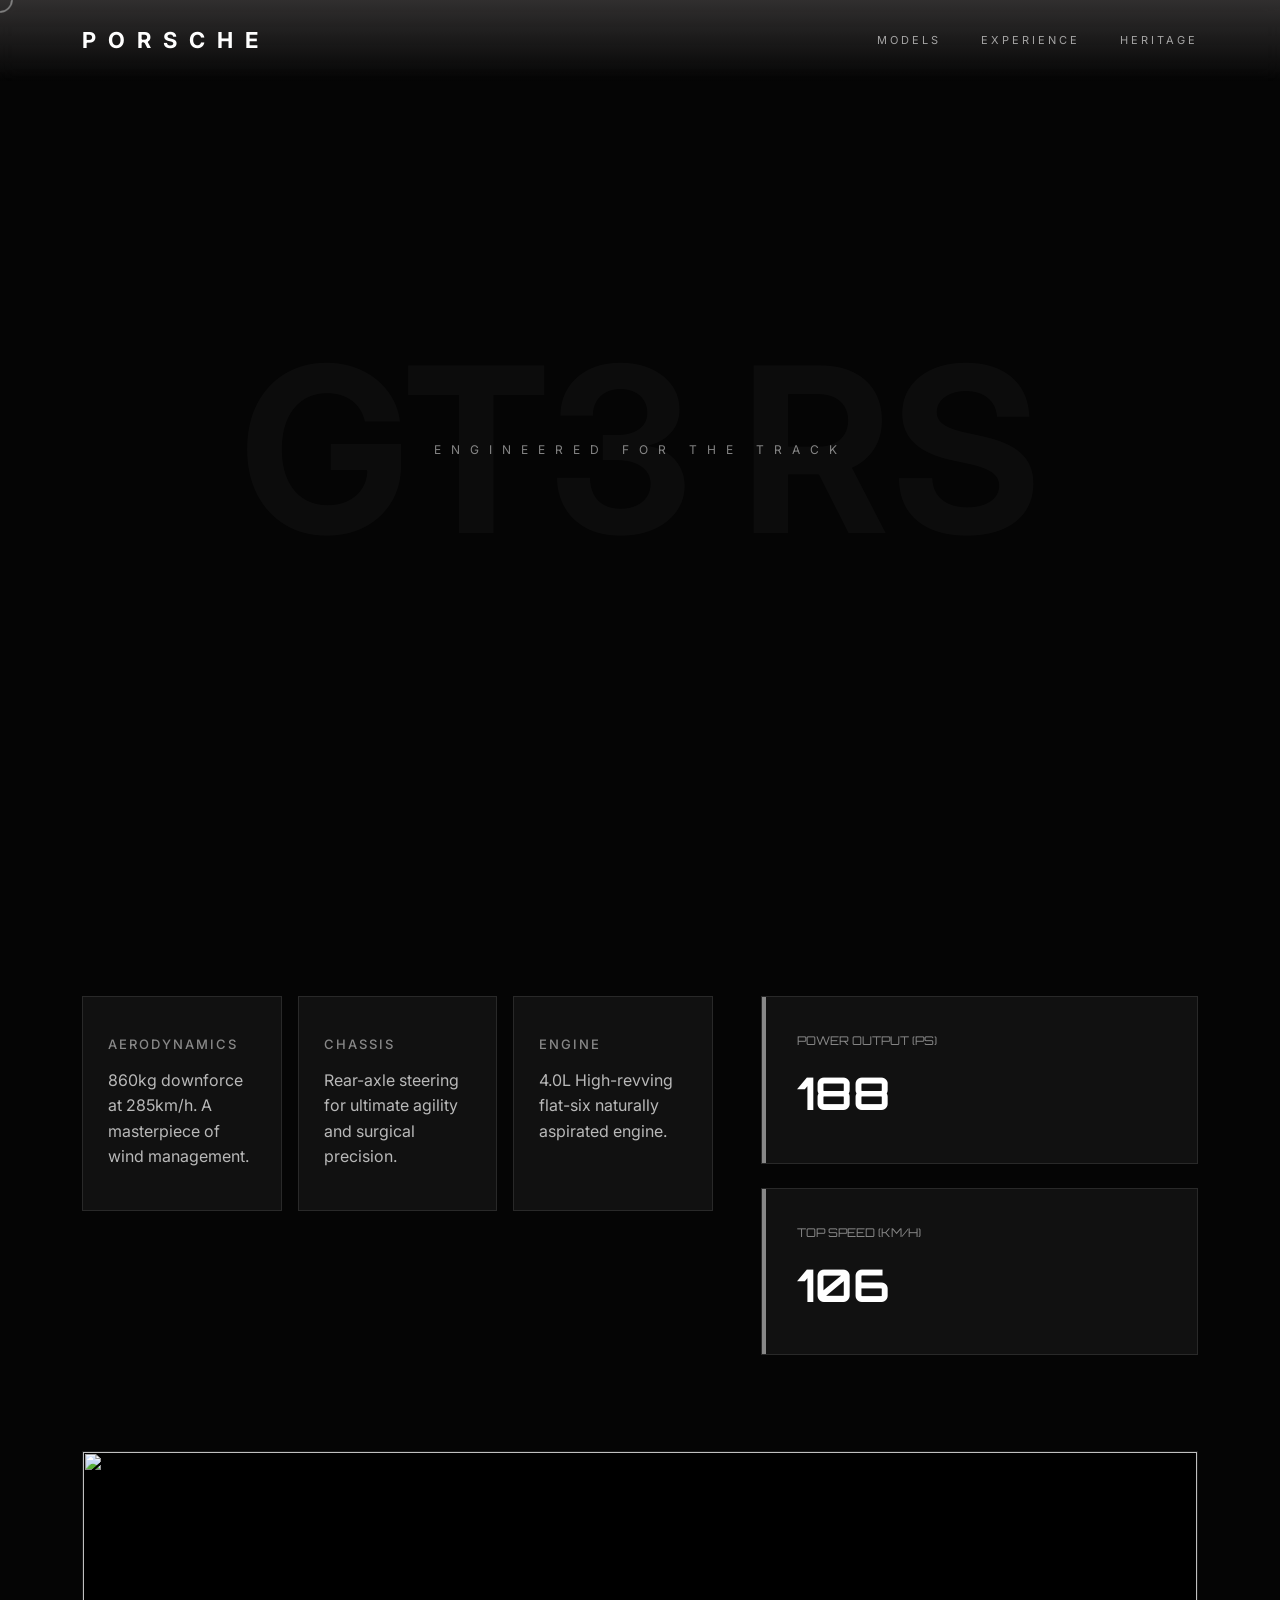
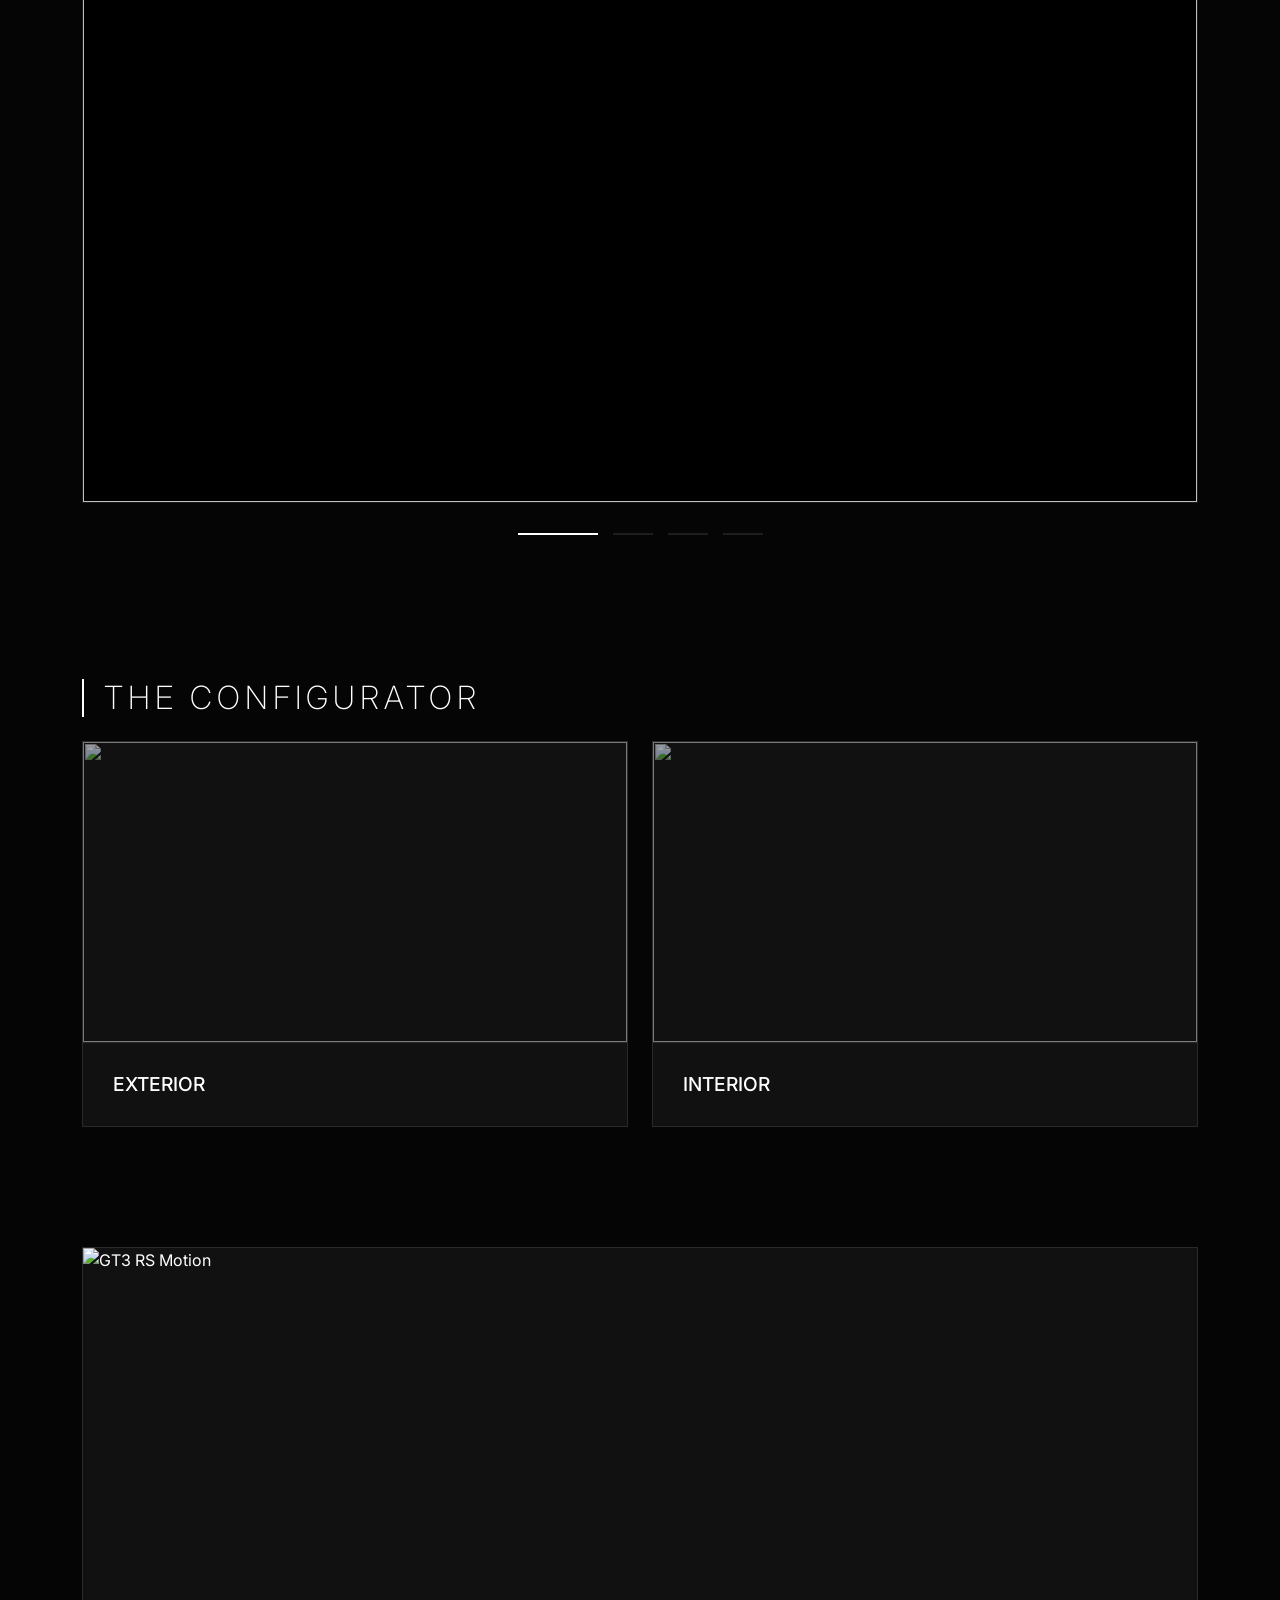
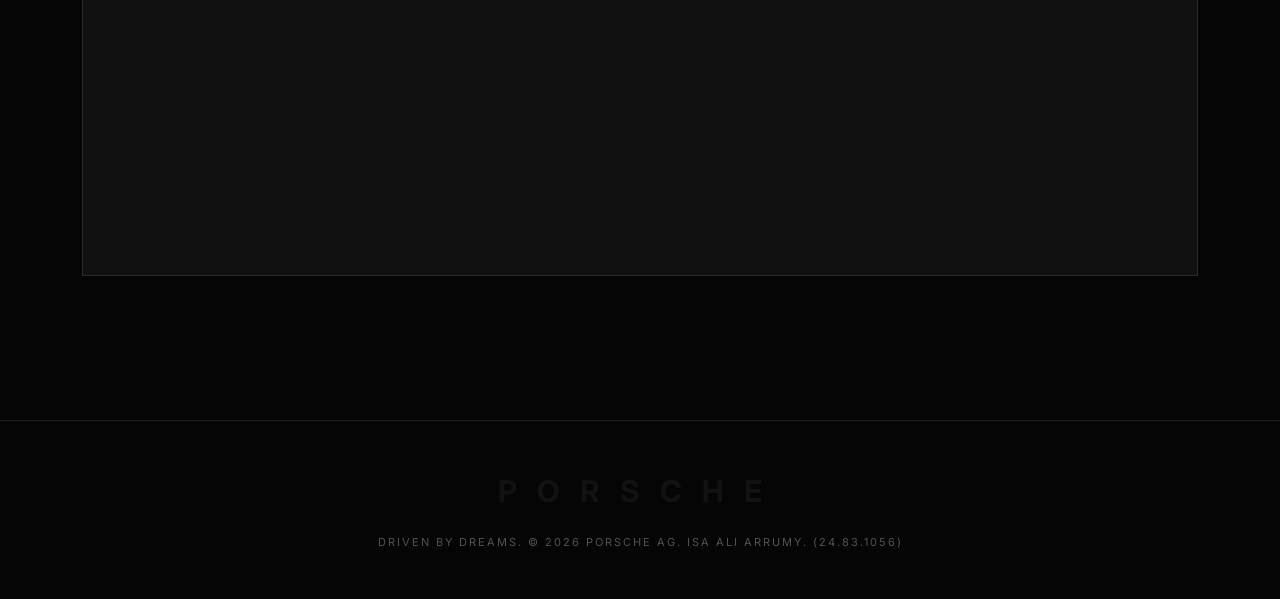
==== commit 8177be9b: "Update index.html" ====
--- a/index.html
+++ b/index.html
@@ -1,666 +1,419 @@
 <!DOCTYPE html>
 <html lang="id">
-
 <head>
     <meta charset="UTF-8">
     <meta name="viewport" content="width=device-width, initial-scale=1.0">
-    <title>Porsche Digital Experience</title>
-
-    <!-- Favicon -->
+    <title>Porsche 911 GT3 RS | Digital Experience</title>
+    
     <link rel="icon" type="image/jpg" href="https://fabrikbrands.com/wp-content/uploads/Porsche-Logo-1-scaled.jpg">
-
-    <!-- Fonts -->
-    <link
-        href="https://fonts.googleapis.com/css2?family=Inter:wght@200;400;700&family=Orbitron:wght@400;700&display=swap"
-        rel="stylesheet">
-    <link rel="stylesheet" href="https://cdnjs.cloudflare.com/ajax/libs/font-awesome/6.0.0/css/all.min.css">
-
+    <link href="https://fonts.googleapis.com/css2?family=Inter:wght@200;400;700&family=Orbitron:wght@400;700&display=swap" rel="stylesheet">
+    
     <!-- Bootstrap CSS -->
     <link href="https://cdn.jsdelivr.net/npm/bootstrap@5.3.3/dist/css/bootstrap.min.css" rel="stylesheet">
 
-    <!-- Tailwind CSS -->
-    <script src="https://cdn.tailwindcss.com"></script>
-
-    <!-- Custom CSS -->
-    <link rel="stylesheet" href="css/global.css">
-    <link rel="stylesheet" href="css/auth.css">
-    <link rel="stylesheet" href="css/home.css">
-    <link rel="stylesheet" href="css/models.css">
-    <link rel="stylesheet" href="css/configurator.css">
-    <link rel="stylesheet" href="css/heritage.css">
-    <link rel="stylesheet" href="css/booking.css">
-    <link rel="stylesheet" href="css/profile.css">
+    <style>
+        /* Mengatur variabel warna & base */
+        :root {
+            --bg: #050505;
+            --surface: #111111;
+            --accent: #ffffff;
+            --text-dim: rgba(255, 255, 255, 0.5);
+            --border: rgba(255, 255, 255, 0.1);
+            --transition: all 0.6s cubic-bezier(0.23, 1, 0.32, 1);
+        }
+
+        body {
+            background-color: var(--bg);
+            color: var(--accent);
+            font-family: 'Inter', sans-serif;
+            overflow-x: hidden;
+            -webkit-font-smoothing: antialiased;
+        }
+
+        /* Custom Cursor */
+        #custom-cursor {
+            width: 25px; height: 25px;
+            border: 1px solid var(--accent);
+            border-radius: 50%;
+            position: fixed;
+            pointer-events: none;
+            z-index: 10000;
+            mix-blend-mode: difference;
+            transition: transform 0.1s ease-out;
+            transform: translate(-50%, -50%);
+        }
+        /* Hide custom cursor on touch devices */
+        @media (pointer: coarse) {
+            #custom-cursor { display: none !important; }
+        }
+
+        /* Navigation (Custom Glassmorphism) */
+        nav {
+            background: linear-gradient(to bottom, rgba(54, 52, 52, 0.9), rgba(5,5,5,0));
+            backdrop-filter: blur(10px);
+        }
+        .brand { font-weight: 700; letter-spacing: 12px; font-size: 22px; cursor: default; }
+        .nav-links li { margin-left: 40px; font-size: 11px; letter-spacing: 3px; text-transform: uppercase; cursor: pointer; opacity: 0.6; transition: 0.3s; }
+        .nav-links li:hover { opacity: 1; }
+
+        /* Hero Section */
+        .hero-bg-text {
+            position: absolute;
+            font-size: 18vw;
+            font-weight: 700;
+            color: rgba(255, 255, 255, 0.03);
+            z-index: -1;
+            white-space: nowrap;
+            user-select: none;
+            top: 50%;
+            left: 50%;
+            transform: translate(-50%, -50%);
+        }
+
+        /* Spec Card */
+        .spec-card {
+            background: var(--surface);
+            padding: 40px 25px;
+            border: 1px solid var(--border);
+            transition: var(--transition);
+            height: 100%;
+        }
+        .spec-card:hover { border-color: var(--accent); background: #1a1a1a; transform: translateY(-5px); }
+        .spec-card h3 { font-size: 13px; letter-spacing: 2px; margin-bottom: 15px; color: var(--text-dim); }
+        .spec-card p { font-size: 16px; line-height: 1.6; opacity: 0.7; margin: 0; }
+
+        /* HUD Item */
+        .hud-item { background: var(--surface); border: 1px solid var(--border); padding: 35px; position: relative; overflow: hidden; }
+        .hud-item::before { content: ''; position: absolute; left: 0; top: 0; width: 4px; height: 100%; background: var(--accent); opacity: 0.5; }
+        .hud-label { font-family: 'Orbitron'; font-size: 12px; color: var(--text-dim); margin-bottom: 10px; display: block; }
+        .hud-value { font-family: 'Orbitron'; font-size: 45px; font-weight: 700; }
+
+        /* Slider */
+        .slider-outer { 
+            width: 100%; 
+            overflow: hidden; 
+            border: 1px solid var(--border); 
+            cursor: grab;
+            position: relative;
+            background: #000;
+        }
+        .slider-outer:active { cursor: grabbing; }
+        .slider-track { 
+            display: flex; 
+            width: 400%; 
+            transition: transform 0.8s cubic-bezier(0.16, 1, 0.3, 1); 
+            will-change: transform;
+        }
+        .slider-item { width: 100%; height: 650px; overflow: hidden; }
+        .slider-item img { 
+            width: 100%; height: 100%; 
+            object-fit: cover; 
+            pointer-events: none;
+            transition: transform 1.5s ease;
+        }
+        .slider-item:hover img { transform: scale(1.05); }
+
+        .slider-dots {
+            display: flex;
+            justify-content: center;
+            gap: 15px;
+            margin-top: 30px;
+        }
+        .dot {
+            width: 40px; height: 2px;
+            background: var(--border);
+            cursor: pointer;
+            transition: 0.4s;
+        }
+        .dot.active { background: var(--accent); width: 80px; }
+
+        /* Catalog Item */
+        .catalog-item { background: var(--surface); border: 1px solid var(--border); transition: var(--transition); overflow: hidden; height: 100%; }
+        .catalog-img { width: 100%; height: 300px; overflow: hidden; }
+        .catalog-img img { width: 100%; height: 100%; object-fit: cover; opacity: 0.6; transition: 0.8s; }
+        .catalog-item:hover .catalog-img img { opacity: 1; transform: scale(1.1); }
+        .catalog-info { padding: 30px; border-top: 1px solid var(--border); }
+        .catalog-info h4 { margin: 0; font-size: 1.2rem; }
+
+        /* Animations */
+        .reveal { opacity: 0; transform: translateY(40px); transition: 1.2s cubic-bezier(0.16, 1, 0.3, 1); }
+        .reveal.visible { opacity: 1; transform: translateY(0); }
+
+        footer { border-top: 1px solid var(--border); margin-top: 100px; }
+        .footer-logo { font-weight: 700; letter-spacing: 20px; font-size: 30px; opacity: 0.05; margin-bottom: 20px; }
+
+        /* Media Queries untuk HP agar rasanya proporsional seperti di laptop */
+        @media (max-width: 1000px) {
+            .slider-item { height: 450px; }
+        }
+
+        @media (max-width: 768px) {
+            /* Navbar */
+            .brand { font-size: 18px; letter-spacing: 8px; }
+
+            /* Spec Cards */
+            .spec-card { padding: 25px 20px; }
+            .spec-card h3 { font-size: 11px; margin-bottom: 10px; }
+            .spec-card p { font-size: 14px; }
+            
+            /* HUD Items */
+            .hud-item { padding: 25px 20px; }
+            .hud-label { font-size: 10px; }
+            .hud-value { font-size: 32px; }
+
+            /* Slider */
+            .slider-item { height: 300px; }
+            .slider-dots { margin-top: 20px; }
+            .dot { width: 30px; }
+            .dot.active { width: 60px; }
+            
+            /* Catalog */
+            .catalog-img { height: 220px; }
+            .catalog-info { padding: 20px; }
+            .catalog-info h4 { font-size: 1rem; }
+            
+            /* Footer */
+            footer { margin-top: 50px; padding-top: 30px !important; padding-bottom: 30px !important; }
+            .footer-logo { font-size: 24px; letter-spacing: 12px; margin-bottom: 15px; }
+        }
+    </style>
 </head>
-
 <body>
 
-    <!-- ==================== LOGIN VIEW ==================== -->
-    <section id="login-view" class="view-section auth-container">
-        <div class="image-side">
-            <div class="auth-bg-image bg-login" id="parallaxBgLogin"></div>
-            <div class="image-overlay"></div>
-            <div class="car-caption">Porsche Engineering (ISA ALI ARRUMY 24.83.1056)</div>
+    <div id="custom-cursor"></div>
+
+    <nav class="fixed-top py-4 w-100 z-3">
+        <div class="container d-flex justify-content-between align-items-center">
+            <div class="brand text-white">PORSCHE</div>
+            <ul class="nav-links d-none d-md-flex list-unstyled m-0">
+                <li>Models</li>
+                <li>Experience</li>
+                <li>Heritage</li>
+            </ul>
         </div>
-
-        <div class="form-side">
-            <canvas class="auth-particles"></canvas>
-
-            <div class="logo-section">
-                <h1>PORSCHE</h1>
-                <div class="logo-line"></div>
-            </div>
-
-            <div class="auth-form">
-                <h2>Sign In</h2>
-
-                <form id="porscheForm">
-                    <div class="input-group reveal">
-                        <input type="text" id="login-email" required>
-                        <label>Email / Username</label>
-                    </div>
-
-                    <div class="input-group reveal" style="animation-delay: 0.1s;">
-                        <input type="password" id="login-password" required>
-                        <label>Password</label>
-                        <i class="fa-regular fa-eye toggle-btn"></i>
-                    </div>
-
-                    <button type="submit" class="btn-porsche reveal" style="animation-delay: 0.2s;">Sign In</button>
-                </form>
-
-                <div class="social-container reveal" style="animation-delay: 0.3s;">
-                    <button class="social-btn">
-                        <i class="fa-brands fa-facebook-f"></i> Facebook
-                    </button>
-                    <button class="social-btn">
-                        <img src="https://upload.wikimedia.org/wikipedia/commons/c/c1/Google_%22G%22_logo.svg"
-                            alt="Google"> Google
-                    </button>
+    </nav>
+
+    <section class="vh-100 d-flex flex-column justify-content-center align-items-center position-relative text-center overflow-hidden">
+        <div class="hero-bg-text">GT3 RS</div>
+        <div class="reveal visible" style="letter-spacing: 10px; font-size: 12px; opacity: 0.5;">ENGINEERED FOR THE TRACK</div>
+    </section>
+
+    <div class="container py-5">
+        
+        <main class="row g-5 py-5">
+            <div class="col-lg-7">
+                <div class="row g-3 h-100 align-content-start">
+                    <div class="col-md-4 col-12">
+                        <div class="spec-card reveal">
+                            <h3>AERODYNAMICS</h3>
+                            <p>860kg downforce at 285km/h. A masterpiece of wind management.</p>
+                        </div>
+                    </div>
+                    <div class="col-md-4 col-12">
+                        <div class="spec-card reveal">
+                            <h3>CHASSIS</h3>
+                            <p>Rear-axle steering for ultimate agility and surgical precision.</p>
+                        </div>
+                    </div>
+                    <div class="col-md-4 col-12">
+                        <div class="spec-card reveal">
+                            <h3>ENGINE</h3>
+                            <p>4.0L High-revving flat-six naturally aspirated engine.</p>
+                        </div>
+                    </div>
                 </div>
-
-                <p class="auth-footer-text reveal" style="animation-delay: 0.4s;">
-                    New User? <a href="#" id="go-to-register" class="auth-link">Create Profile</a>
-                </p>
-            </div>
-        </div>
-    </section>
-
-    <!-- ==================== REGISTER VIEW ==================== -->
-    <section id="register-view" class="view-section auth-container register">
-        <div class="image-side">
-            <div class="auth-bg-image bg-register" id="parallaxBgRegister"></div>
-            <div class="image-overlay"></div>
-        </div>
-
-        <div class="form-side">
-            <canvas class="auth-particles"></canvas>
-
-            <div class="logo-section">
-                <h1>PORSCHE</h1>
-                <div class="logo-line"></div>
-            </div>
-
-            <div class="auth-form">
-                <h2>Create ID</h2>
-
-                <form id="regForm">
-                    <div class="name-grid">
-                        <div class="input-group reveal">
-                            <input type="text" required>
-                            <label>Firstname</label>
-                        </div>
-                        <div class="input-group reveal">
-                            <input type="text" required>
-                            <label>Middlename</label>
-                        </div>
-                        <div class="input-group reveal">
-                            <input type="text" required>
-                            <label>Lastname</label>
-                        </div>
-                    </div>
-
-                    <div class="input-group reveal" style="animation-delay: 0.1s;">
-                        <input type="text" id="reg-username" required>
-                        <label>Username (Alphanumeric min 6)</label>
-                    </div>
-
-                    <div class="input-group reveal" style="animation-delay: 0.2s;">
-                        <input type="email" id="reg-email" required>
-                        <label>Email Address</label>
-                    </div>
-
-                    <div class="input-group reveal" style="animation-delay: 0.3s;">
-                        <input type="password" id="reg-password" required>
-                        <label>Password</label>
-                        <i class="fa-regular fa-eye toggle-btn"></i>
-                    </div>
-
-                    <button type="submit" class="btn-porsche reveal" style="animation-delay: 0.4s;">Sign Up</button>
-                </form>
-
-                <div class="social-container reveal" style="animation-delay: 0.5s;">
-                    <button class="social-btn"><i class="fa-brands fa-facebook-f"></i> Facebook</button>
-                    <button class="social-btn"><img
-                            src="https://upload.wikimedia.org/wikipedia/commons/c/c1/Google_%22G%22_logo.svg"
-                            alt="Google"> Google</button>
+            </div>
+
+            <div class="col-lg-5">
+                <div class="d-flex flex-column gap-4">
+                    <div class="hud-item reveal">
+                        <span class="hud-label">POWER OUTPUT (PS)</span>
+                        <span class="hud-value" data-target="525">0</span>
+                    </div>
+                    <div class="hud-item reveal">
+                        <span class="hud-label">TOP SPEED (KM/H)</span>
+                        <span class="hud-value" data-target="296">0</span>
+                    </div>
                 </div>
-
-                <div class="auth-footer-text reveal" style="animation-delay: 0.6s;">
-                    Have an account? <a href="#" id="go-to-login" class="auth-link">Login Now!</a><br><br>
-                    <a href="#" style="color: #444; font-weight: normal; font-size: 10px;">Forgot password? Click
-                        Here!</a>
+            </div>
+        </main>
+
+        <section class="py-5 reveal">
+            <div class="slider-outer" id="slider-outer">
+                <div class="slider-track" id="slider-track">
+                    <div class="slider-item"><img src="https://a.storyblok.com/f/322327/1940x1320/2c42fb4bc5/cz23v20ox0009-911-gt3-rs-front.jpg/m/990x673/smart/filters:format(webp)" alt=""></div>
+                    <div class="slider-item"><img src="https://a.storyblok.com/f/322327/3840x1266/17176a3f9c/cz23v20ox0001-911-gt3-rs-rear-desktop.jpg/m/2560x822/smart/filters:format(webp)" alt=""></div>
+                    <div class="slider-item"><img src="https://images.ctfassets.net/s699s7kh1jys/1YJHeNigcmoqOd3GDRiGX5/731637d720e96ae20021d6cf367c20e4/Porsche_911_GT3_RS_cornering_racetrack_wallpaper_desktop_4.jpg" alt=""></div>
+                    <div class="slider-item"><img src="https://images.ctfassets.net/s699s7kh1jys/16XnGUOXC8LTYMLBUNFgXi/272eb946bd8f17bc19c29f052f3618b9/Porsche_911_GT3_RS_parked_pits_racetrack_wallpaper_desktop_9.jpg" alt=""></div>
                 </div>
             </div>
-        </div>
-    </section>
-
-    <!-- ==================== HOME VIEW ==================== -->
-    <section id="home-view" class="view-section">
-        <div id="custom-cursor"></div>
-
-        <nav class="fixed-top py-4 w-100 z-3 porsche-nav">
-            <div class="container d-flex justify-content-between align-items-center">
-                <div class="brand text-white">PORSCHE</div>
-                <ul class="nav-links d-none d-md-flex list-unstyled m-0">
-                    <li data-route="home">Home</li>
-                    <li data-route="models">Models</li>
-                    <li data-route="configurator">Configurator</li>
-                    <li data-route="heritage">Heritage</li>
-                    <li data-route="booking">Test Drive</li>
-                    <li data-route="profile" class="ms-4 text-white"><i class="fa-solid fa-user"></i></li>
-                </ul>
-            </div>
-        </nav>
-
-        <header
-            class="vh-100 d-flex flex-column justify-content-center align-items-center position-relative text-center overflow-hidden premium-hero">
-            <!-- Infinite Marquee Background -->
-            <div class="marquee-container">
-                <div class="marquee-text">
-                    BORN IN FLACHT &bull; PORSCHE MOTORSPORT &bull; BORN IN FLACHT &bull; PORSCHE MOTORSPORT &bull;
+            <div class="slider-dots">
+                <div class="dot active"></div>
+                <div class="dot"></div>
+                <div class="dot"></div>
+                <div class="dot"></div>
+            </div>
+        </section>
+
+        <section class="py-5 mt-5">
+            <div class="reveal mb-4" style="border-left: 2px solid #fff; padding-left: 20px;">
+                <h2 style="font-weight: 200; letter-spacing: 5px;" class="mb-0">THE CONFIGURATOR</h2>
+            </div>
+            <div class="row g-4">
+                <div class="col-md-6">
+                    <div class="catalog-item reveal">
+                        <div class="catalog-img"><img src="https://images.unsplash.com/photo-1634673970798-a15ae56f6c65?fm=jpg&q=60&w=3000&auto=format" alt=""></div>
+                        <div class="catalog-info"><h4>EXTERIOR</h4></div>
+                    </div>
                 </div>
-                <div class="marquee-text" aria-hidden="true">
-                    BORN IN FLACHT &bull; PORSCHE MOTORSPORT &bull; BORN IN FLACHT &bull; PORSCHE MOTORSPORT &bull;
+                <div class="col-md-6">
+                    <div class="catalog-item reveal">
+                        <div class="catalog-img"><img src="https://a.storyblok.com/f/322327/3840x2160/9066d073e1/cz23v20od0006-911-gt3-rs-steering-wheel-desktop.jpg/m/2560x1440/smart/filters:format(webp)?dpl=dpl_81uxYrKMDjYb35TStcEuM4gA18vN" alt=""></div>
+                        <div class="catalog-info"><h4>INTERIOR</h4></div>
+                    </div>
                 </div>
             </div>
-
-            <!-- 3D Parallax Car Container -->
-            <div class="parallax-car-container z-2">
-                <img src="https://p.turbosquid.com/ts-thumb/fX/CODjlW/rv/porsche_911_gt3rs_2023_0000/jpg/1664962965/1920x1080/fit_q87/42b0c39efde6a15bcb1fb41ae6a57682b9eba567/porsche_911_gt3rs_2023_0000.jpg"
-                    alt="Porsche GT3 RS 3D" id="parallax-car" class="w-100 h-100 object-fit-contain">
-            </div>
-
-            <div class="hero-overlay z-1"></div>
-            <div class="reveal z-3 mt-5"
-                style="letter-spacing: 15px; font-size: 14px; color: var(--porsche-red); font-weight: 700; text-transform: uppercase;">
-                Engineered for the Track</div>
-        </header>
-
-        <div class="container py-5">
-            <main class="row g-5 py-5">
-                <div class="col-lg-7">
-                    <div class="row g-3 h-100 align-content-start">
-                        <div class="col-md-4 col-12">
-                            <div class="spec-card reveal">
-                                <h3>AERODYNAMICS</h3>
-                                <p>860kg downforce at 285km/h. A masterpiece of wind management.</p>
-                            </div>
-                        </div>
-                        <div class="col-md-4 col-12">
-                            <div class="spec-card reveal">
-                                <h3>CHASSIS</h3>
-                                <p>Rear-axle steering for ultimate agility and surgical precision.</p>
-                            </div>
-                        </div>
-                        <div class="col-md-4 col-12">
-                            <div class="spec-card reveal">
-                                <h3>ENGINE</h3>
-                                <p>4.0L High-revving flat-six naturally aspirated engine.</p>
-                            </div>
-                        </div>
-                    </div>
-                </div>
-
-                <div class="col-lg-5">
-                    <div class="d-flex flex-column gap-4">
-                        <div class="hud-item reveal">
-                            <span class="hud-label">POWER OUTPUT (PS)</span>
-                            <span class="hud-value" data-target="525">0</span>
-                        </div>
-                        <div class="hud-item reveal">
-                            <span class="hud-label">TOP SPEED (KM/H)</span>
-                            <span class="hud-value" data-target="296">0</span>
-                        </div>
-                    </div>
-                </div>
-            </main>
-
-            <!-- Wind Tunnel Aerodynamics Visualization -->
-            <section class="wind-tunnel-section my-5 reveal">
-                <div class="text-center mb-5">
-                    <h2 style="font-weight: 300; letter-spacing: 8px; font-size: 14px; text-transform: uppercase;">
-                        Active Aerodynamics</h2>
-                    <h3 style="font-weight: 700; font-size: 28px;">WIND TUNNEL SIMULATION</h3>
-                </div>
-
-                <div class="wind-tunnel-container position-relative overflow-hidden border border-secondary border-opacity-25"
-                    style="height: 400px; background: #050505; display: flex; align-items: center; justify-content: center;">
-                    <!-- Car Silhouette -->
-                    <img src="https://media.porsche.com/porsche/image/upload/b_rgb:000000,f_auto,q_auto/c_fill,h_675,w_1200/v1/porsche-design-2023/cars/911/911-gt3-rs-2023/911-gt3-rs-2023-overview-01.png"
-                        alt="Silhouette" class="position-absolute z-2"
-                        style="width: 80%; opacity: 0.8; filter: brightness(0) invert(1) opacity(0.3);">
-
-                    <!-- Wind Lines generated via CSS -->
-                    <div class="wind-lines z-3">
-                        <div class="wind-line line-1"></div>
-                        <div class="wind-line line-2"></div>
-                        <div class="wind-line line-3"></div>
-                        <div class="wind-line line-4"></div>
-                        <div class="wind-line line-5"></div>
-                    </div>
-
-                    <!-- Glowing Rear Wing DRS Effect -->
-                    <div class="drs-glow z-2"></div>
-                </div>
-            </section>
-
-            <section class="py-5 reveal">
-                <div class="slider-outer" id="slider-outer">
-                    <div class="slider-track" id="slider-track">
-                        <div class="slider-item"><img
-                                src="https://a.storyblok.com/f/322327/1940x1320/2c42fb4bc5/cz23v20ox0009-911-gt3-rs-front.jpg/m/990x673/smart/filters:format(webp)"
-                                alt=""></div>
-                        <div class="slider-item"><img
-                                src="https://a.storyblok.com/f/322327/3840x1266/17176a3f9c/cz23v20ox0001-911-gt3-rs-rear-desktop.jpg/m/2560x822/smart/filters:format(webp)"
-                                alt=""></div>
-                        <div class="slider-item"><img
-                                src="https://images.ctfassets.net/s699s7kh1jys/1YJHeNigcmoqOd3GDRiGX5/731637d720e96ae20021d6cf367c20e4/Porsche_911_GT3_RS_cornering_racetrack_wallpaper_desktop_4.jpg"
-                                alt=""></div>
-                        <div class="slider-item"><img
-                                src="https://images.ctfassets.net/s699s7kh1jys/16XnGUOXC8LTYMLBUNFgXi/272eb946bd8f17bc19c29f052f3618b9/Porsche_911_GT3_RS_parked_pits_racetrack_wallpaper_desktop_9.jpg"
-                                alt=""></div>
-                    </div>
-                </div>
-                <div class="slider-dots">
-                    <div class="dot active"></div>
-                    <div class="dot"></div>
-                    <div class="dot"></div>
-                    <div class="dot"></div>
-                </div>
-            </section>
-
-            <section class="py-5 mt-5">
-                <div class="reveal mb-4" style="border-left: 2px solid #fff; padding-left: 20px;">
-                    <h2 style="font-weight: 200; letter-spacing: 5px;" class="mb-0">THE CONFIGURATOR</h2>
-                </div>
-                <div class="row g-4">
-                    <div class="col-md-6">
-                        <div class="catalog-item reveal" style="cursor: pointer;" data-route="configurator">
-                            <div class="catalog-img"><img
-                                    src="https://images.unsplash.com/photo-1634673970798-a15ae56f6c65?fm=jpg&q=60&w=3000&auto=format"
-                                    alt=""></div>
-                            <div class="catalog-info">
-                                <h4>EXTERIOR</h4>
-                            </div>
-                        </div>
-                    </div>
-                    <div class="col-md-6">
-                        <div class="catalog-item reveal" style="cursor: pointer;" data-route="configurator">
-                            <div class="catalog-img"><img
-                                    src="https://a.storyblok.com/f/322327/3840x2160/9066d073e1/cz23v20od0006-911-gt3-rs-steering-wheel-desktop.jpg/m/2560x1440/smart/filters:format(webp)?dpl=dpl_81uxYrKMDjYb35TStcEuM4gA18vN"
-                                    alt=""></div>
-                            <div class="catalog-info">
-                                <h4>INTERIOR</h4>
-                            </div>
-                        </div>
-                    </div>
-                </div>
-            </section>
-            <section class="py-5 mt-4 reveal">
-                <div class="ratio ratio-16x9 border border-secondary border-opacity-25"
-                    style="background: var(--surface);">
-                    <img src="https://media1.tenor.com/m/Hye9ouqFoWkAAAAC/porsche-992.gif" alt="GT3 RS Motion"
-                        class="w-100 h-100 object-fit-cover">
-                </div>
-            </section>
-        </div>
-
-        <footer class="py-5 text-center mt-5">
-            <div class="footer-logo">PORSCHE</div>
-            <div style="font-size: 11px; opacity: 0.3; letter-spacing: 2px;">DRIVEN BY DREAMS. © 2026 PORSCHE AG. ISA
-                ALI ARRUMY. (24.83.1056)</div>
-        </footer>
-    </section>
-
-    <!-- ==================== MODELS VIEW ==================== -->
-    <section id="models-view" class="view-section">
-        <nav class="fixed-top py-4 w-100 z-3 porsche-nav">
-            <div class="container d-flex justify-content-between align-items-center">
-                <div class="brand text-white">PORSCHE</div>
-                <ul class="nav-links d-none d-md-flex list-unstyled m-0">
-                    <li data-route="home">Home</li>
-                    <li data-route="models">Models</li>
-                    <li data-route="configurator">Configurator</li>
-                    <li data-route="heritage">Heritage</li>
-                    <li data-route="booking">Test Drive</li>
-                    <li data-route="profile" class="ms-4 text-white"><i class="fa-solid fa-user"></i></li>
-                </ul>
-            </div>
-        </nav>
-        <div class="container">
-            <h2 class="text-center mb-5 reveal"
-                style="font-weight: 300; letter-spacing: 10px; text-transform: uppercase;">Discover Models</h2>
-            <div class="models-grid">
-                <div class="model-card reveal" style="animation-delay: 0.1s;">
-                    <img src="https://images.unsplash.com/photo-1503376780353-7e6692767b70?q=80&w=2070&auto=format&fit=crop"
-                        alt="911">
-                    <div class="model-overlay">
-                        <div class="model-title">911</div>
-                        <div class="model-desc">Timeless Machine</div>
-                    </div>
-                </div>
-                <div class="model-card reveal" style="animation-delay: 0.2s;">
-                    <img src="https://images.unsplash.com/photo-1614200187524-dc4b892acf16?q=80&w=1974&auto=format&fit=crop"
-                        alt="Taycan">
-                    <div class="model-overlay">
-                        <div class="model-title">Taycan</div>
-                        <div class="model-desc">Soul, Electrified</div>
-                    </div>
-                </div>
-                <div class="model-card reveal" style="animation-delay: 0.3s;">
-                    <img src="https://images.unsplash.com/photo-1611821064430-0d40221e4c9c?q=80&w=2070&auto=format&fit=crop"
-                        alt="Panamera">
-                    <div class="model-overlay">
-                        <div class="model-title">Panamera</div>
-                        <div class="model-desc">Drive Changes Everything</div>
-                    </div>
-                </div>
-                <div class="model-card reveal" style="animation-delay: 0.4s;">
-                    <img src="https://images.unsplash.com/photo-1580273916550-e323be2ae537?q=80&w=1964&auto=format&fit=crop"
-                        alt="Macan">
-                    <div class="model-overlay">
-                        <div class="model-title">Macan</div>
-                        <div class="model-desc">Thrill Seeking</div>
-                    </div>
-                </div>
-            </div>
-        </div>
-    </section>
-
-    <!-- ==================== CONFIGURATOR VIEW ==================== -->
-    <section id="configurator-view" class="view-section">
-        <nav class="fixed-top py-4 w-100 z-3 porsche-nav">
-            <div class="container d-flex justify-content-between align-items-center">
-                <div class="brand text-white">PORSCHE</div>
-                <ul class="nav-links d-none d-md-flex list-unstyled m-0">
-                    <li data-route="home">Home</li>
-                    <li data-route="models">Models</li>
-                    <li data-route="configurator">Configurator</li>
-                    <li data-route="heritage">Heritage</li>
-                    <li data-route="booking">Test Drive</li>
-                    <li data-route="profile" class="ms-4 text-white"><i class="fa-solid fa-user"></i></li>
-                </ul>
-            </div>
-        </nav>
-        <div class="configurator-layout">
-            <div class="car-display reveal">
-                <img id="config-car-img"
-                    src="https://images.unsplash.com/photo-1614162692292-7ac56d7f7f1e?q=80&w=2070&auto=format&fit=crop"
-                    alt="Configured Car">
-            </div>
-            <div class="controls-panel reveal" style="animation-delay: 0.2s;">
-                <h2 style="font-weight: 300; letter-spacing: 5px; text-transform: uppercase; font-size: 14px;">Configure
-                </h2>
-                <h1 style="font-weight: 700; margin-bottom: 20px; font-size: 28px;">Porsche 911 GT3</h1>
-
-                <div class="config-tabs">
-                    <div class="config-tab active" data-tab="tab-color">Exterior</div>
-                    <div class="config-tab" data-tab="tab-wheels">Wheels</div>
-                    <div class="config-tab" data-tab="tab-interior">Interior</div>
-                </div>
-
-                <!-- Exterior Colors -->
-                <div class="tab-content active" id="tab-color">
-                    <h3>Standard Colors</h3>
-                    <div class="swatch-grid">
-                        <div class="swatch-item active" data-color="carmine" data-price="0">
-                            <div class="color-circle color-carmine"></div>
-                            <div class="swatch-label">Carmine Red</div>
-                        </div>
-                        <div class="swatch-item" data-color="gt" data-price="0">
-                            <div class="color-circle color-gt"></div>
-                            <div class="swatch-label">GT Silver</div>
-                        </div>
-                        <div class="swatch-item" data-color="racing" data-price="3270">
-                            <div class="color-circle color-racing"></div>
-                            <div class="swatch-label">Racing Yellow</div>
-                        </div>
-                        <div class="swatch-item" data-color="black" data-price="0">
-                            <div class="color-circle color-black"></div>
-                            <div class="swatch-label">Black</div>
-                        </div>
-                    </div>
-                </div>
-
-                <!-- Wheels -->
-                <div class="tab-content" id="tab-wheels">
-                    <h3>Wheel Options</h3>
-                    <div class="option-card wheel-option active" data-price="0">
-                        <div class="option-info">
-                            <h4>20/21-inch GT3 Wheels</h4>
-                            <span class="option-price">$ 0</span>
-                        </div>
-                    </div>
-                    <div class="option-card wheel-option" data-price="1300">
-                        <div class="option-info">
-                            <h4>20/21-inch Forged Magnesium</h4>
-                            <span class="option-price">$ 1,300</span>
-                        </div>
-                    </div>
-                </div>
-
-                <!-- Interior -->
-                <div class="tab-content" id="tab-interior">
-                    <h3>Interior Materials</h3>
-                    <div class="option-card int-option active" data-price="0">
-                        <div class="option-info">
-                            <h4>Standard Interior with Race-Tex</h4>
-                            <span class="option-price">$ 0</span>
-                        </div>
-                    </div>
-                    <div class="option-card int-option" data-price="4730">
-                        <div class="option-info">
-                            <h4>Leather/Race-Tex in Black/Guards Red</h4>
-                            <span class="option-price">$ 4,730</span>
-                        </div>
-                    </div>
-                </div>
-
-                <div class="summary-panel">
-                    <p
-                        style="font-size: 10px; text-transform: uppercase; letter-spacing: 2px; color: var(--text-dim); margin-bottom: 5px;">
-                        Total Price</p>
-                    <div class="price-total" id="total-price">$ 161,100</div>
-                </div>
-            </div>
-        </div>
-    </section>
-
-    <!-- ==================== HERITAGE VIEW ==================== -->
-    <section id="heritage-view" class="view-section">
-        <nav class="fixed-top py-4 w-100 z-3 porsche-nav">
-            <div class="container d-flex justify-content-between align-items-center">
-                <div class="brand text-white">PORSCHE</div>
-                <ul class="nav-links d-none d-md-flex list-unstyled m-0">
-                    <li data-route="home">Home</li>
-                    <li data-route="models">Models</li>
-                    <li data-route="configurator">Configurator</li>
-                    <li data-route="heritage">Heritage</li>
-                    <li data-route="booking">Test Drive</li>
-                    <li data-route="profile" class="ms-4 text-white"><i class="fa-solid fa-user"></i></li>
-                </ul>
-            </div>
-        </nav>
-        <div class="container">
-            <h2 class="text-center mb-5 reveal"
-                style="font-weight: 300; letter-spacing: 10px; text-transform: uppercase;">The Heritage</h2>
-            <div class="timeline">
-                <div class="timeline-item left reveal">
-                    <div class="timeline-content">
-                        <div class="timeline-year">1948</div>
-                        <p>Ferry Porsche builds his sports car dream: the 356 "No. 1" Roadster. The birth of the Porsche
-                            brand.</p>
-                    </div>
-                </div>
-                <div class="timeline-item right reveal">
-                    <div class="timeline-content">
-                        <div class="timeline-year">1963</div>
-                        <p>The legendary Porsche 911 is presented at the IAA in Frankfurt. Designed by F.A. Porsche, it
-                            becomes an icon.</p>
-                    </div>
-                </div>
-                <div class="timeline-item left reveal">
-                    <div class="timeline-content">
-                        <div class="timeline-year">1986</div>
-                        <p>The Porsche 959 demonstrates what is technologically feasible, winning the Paris-Dakar Rally.
-                        </p>
-                    </div>
-                </div>
-                <div class="timeline-item right reveal">
-                    <div class="timeline-content">
-                        <div class="timeline-year">2019</div>
-                        <p>Porsche enters a new era with the Taycan, the first purely electric Porsche sports car.</p>
-                    </div>
-                </div>
-            </div>
-        </div>
-    </section>
-
-    <!-- ==================== BOOKING VIEW ==================== -->
-    <section id="booking-view" class="view-section">
-        <nav class="fixed-top py-4 w-100 z-3 porsche-nav">
-            <div class="container d-flex justify-content-between align-items-center">
-                <div class="brand text-white">PORSCHE</div>
-                <ul class="nav-links d-none d-md-flex list-unstyled m-0">
-                    <li data-route="home">Home</li>
-                    <li data-route="models">Models</li>
-                    <li data-route="configurator">Configurator</li>
-                    <li data-route="heritage">Heritage</li>
-                    <li data-route="booking">Test Drive</li>
-                    <li data-route="profile" class="ms-4 text-white"><i class="fa-solid fa-user"></i></li>
-                </ul>
-            </div>
-        </nav>
-        <div class="booking-layout">
-            <div class="booking-image reveal">
-                <div class="booking-quote">
-                    <h2>"I couldn't find the sports car of my dreams, so I built it myself."</h2>
-                    <p>- Ferry Porsche</p>
-                </div>
-            </div>
-            <div class="booking-form-side reveal" style="animation-delay: 0.2s;">
-                <div class="form-header">
-                    <h1>RESERVE YOUR DRIVE</h1>
-                    <p>Experience the unyielding performance of a Porsche firsthand. Select your preferred vehicle and
-                        schedule an exclusive test drive with our concierge.</p>
-                </div>
-
-                <form id="testdriveForm">
-                    <div class="premium-group">
-                        <label>Select Model</label>
-                        <select class="premium-input" id="booking-model" required>
-                            <option value="" disabled selected>Choose a model...</option>
-                            <option value="911 GT3">911 GT3</option>
-                            <option value="911 Carrera S">911 Carrera S</option>
-                            <option value="Taycan Turbo">Taycan Turbo</option>
-                            <option value="Panamera GTS">Panamera GTS</option>
-                        </select>
-                    </div>
-
-                    <div class="premium-group">
-                        <label>Preferred Date</label>
-                        <input type="date" class="premium-input" id="booking-date" required>
-                    </div>
-
-                    <div class="premium-group">
-                        <label>Select Time Slot</label>
-                        <div class="time-pills">
-                            <div class="time-pill">10:00 AM</div>
-                            <div class="time-pill">01:00 PM</div>
-                            <div class="time-pill">03:30 PM</div>
-                            <div class="time-pill">04:00 PM</div>
-                            <div class="time-pill">06:00 PM</div>
-                        </div>
-                    </div>
-
-                    <div class="premium-group">
-                        <label>Porsche Centre</label>
-                        <select class="premium-input" required>
-                            <option value="Jakarta">Porsche Centre Jakarta</option>
-                            <option value="Surabaya">Porsche Centre Surabaya</option>
-                        </select>
-                    </div>
-
-                    <button type="submit" class="btn-submit-booking">Confirm Appointment</button>
-                </form>
-            </div>
-        </div>
-    </section>
-
-    <!-- ==================== PROFILE VIEW ==================== -->
-    <section id="profile-view" class="view-section">
-        <nav class="fixed-top py-4 w-100 z-3 porsche-nav">
-            <div class="container d-flex justify-content-between align-items-center">
-                <div class="brand text-white">PORSCHE</div>
-                <ul class="nav-links d-none d-md-flex list-unstyled m-0">
-                    <li data-route="home">Home</li>
-                    <li data-route="models">Models</li>
-                    <li data-route="configurator">Configurator</li>
-                    <li data-route="heritage">Heritage</li>
-                    <li data-route="booking">Test Drive</li>
-                    <li data-route="profile" class="ms-4 text-white"
-                        style="opacity: 1; color: var(--porsche-red) !important;"><i class="fa-solid fa-user"></i></li>
-                </ul>
-            </div>
-        </nav>
-        <div class="profile-card reveal">
-            <div class="profile-avatar" id="profile-initial">P</div>
-            <div class="profile-name" id="profile-name-display">Porsche Owner</div>
-            <div class="profile-email" id="profile-email-display">owner@porsche.com</div>
-
-            <div class="profile-stats">
-                <div class="stat-item">
-                    <h4>1</h4>
-                    <p>Saved Config</p>
-                </div>
-                <div class="stat-item">
-                    <h4>0</h4>
-                    <p>Test Drives</p>
-                </div>
-                <div class="stat-item">
-                    <h4>0</h4>
-                    <p>Vehicles</p>
-                </div>
-            </div>
-
-            <button class="btn-logout" id="btn-logout">Sign Out</button>
-        </div>
-    </section>
+        </section>
+
+        <section class="py-5 mt-4 reveal">
+            <div class="ratio ratio-16x9 border border-secondary border-opacity-25" style="background: var(--surface);">
+                <img src="https://media1.tenor.com/m/Hye9ouqFoWkAAAAC/porsche-992.gif" alt="GT3 RS Motion" class="w-100 h-100 object-fit-cover">
+            </div>
+        </section>
+
+    </div> 
+
+    <footer class="py-5 text-center mt-5">
+        <div class="footer-logo">PORSCHE</div>
+        <div style="font-size: 11px; opacity: 0.3; letter-spacing: 2px;">DRIVEN BY DREAMS. © 2026 PORSCHE AG. ISA ALI ARRUMY. (24.83.1056)</div>
+    </footer>
 
     <!-- Bootstrap JS Bundle -->
     <script src="https://cdn.jsdelivr.net/npm/bootstrap@5.3.3/dist/js/bootstrap.bundle.min.js"></script>
 
-    <!-- Application Logic -->
-    <script src="js/Router.js"></script>
-    <script src="js/AuthView.js"></script>
-    <script src="js/HomeView.js"></script>
-    <script src="js/ModelsView.js"></script>
-    <script src="js/ConfiguratorView.js"></script>
-    <script src="js/HeritageView.js"></script>
-    <script src="js/BookingView.js"></script>
-    <script src="js/ProfileView.js"></script>
-    <script src="js/App.js"></script>
-
+    <script>
+        // Custom Cursor
+        const cursor = document.getElementById('custom-cursor');
+        document.addEventListener('mousemove', (e) => {
+            cursor.style.left = e.clientX + 'px';
+            cursor.style.top = e.clientY + 'px';
+        });
+
+        // Parallax Effect
+        window.addEventListener('scroll', () => {
+            const bgText = document.querySelector('.hero-bg-text');
+            // Menyesuaikan transform berdasarkan posisi scroll tanpa menimpa translate(-50%, -50%)
+            bgText.style.transform = `translate(calc(-50% + ${window.scrollY * 0.4}px), -50%)`;
+        });
+
+        // Intersection Observer
+        const observerOptions = { threshold: 0.2 };
+        const observer = new IntersectionObserver((entries) => {
+            entries.forEach(entry => {
+                if (entry.isIntersecting) {
+                    entry.target.classList.add('visible');
+                    const counter = entry.target.querySelector('.hud-value');
+                    if (counter && !counter.dataset.animated) {
+                        animateValue(counter, 0, parseFloat(counter.getAttribute('data-target')), 2000);
+                        counter.dataset.animated = true;
+                    }
+                }
+            });
+        }, observerOptions);
+
+        document.querySelectorAll('.reveal').forEach(el => observer.observe(el));
+
+        function animateValue(obj, start, end, duration) {
+            let startTimestamp = null;
+            const step = (timestamp) => {
+                if (!startTimestamp) startTimestamp = timestamp;
+                const progress = Math.min((timestamp - startTimestamp) / duration, 1);
+                const val = (progress * (end - start)) + start;
+                obj.innerHTML = end % 1 === 0 ? Math.floor(val) : val.toFixed(1);
+                if (progress < 1) window.requestAnimationFrame(step);
+            };
+            window.requestAnimationFrame(step);
+        }
+
+        // --- Optimized Slider Logic ---
+        const outer = document.getElementById('slider-outer');
+        const track = document.getElementById('slider-track');
+        const dots = document.querySelectorAll('.dot');
+        let isDragging = false, startX, currentTranslate = 0, prevTranslate = 0, currentIndex = 0;
+
+        // Touch & Mouse Events
+        const getPos = (e) => e.type.includes('mouse') ? e.pageX : e.touches[0].clientX;
+
+        function updateSlider() {
+            track.style.transform = `translateX(${currentTranslate}px)`;
+            dots.forEach((dot, i) => dot.classList.toggle('active', i === currentIndex));
+        }
+
+        function setPositionByIndex() {
+            currentTranslate = currentIndex * -outer.offsetWidth;
+            prevTranslate = currentTranslate;
+            track.style.transition = 'transform 0.8s cubic-bezier(0.16, 1, 0.3, 1)';
+            updateSlider();
+        }
+
+        outer.addEventListener('mousedown', (e) => {
+            isDragging = true;
+            startX = getPos(e);
+            track.style.transition = 'none';
+        });
+
+        window.addEventListener('mousemove', (e) => {
+            if (!isDragging) return;
+            const currentX = getPos(e);
+            currentTranslate = prevTranslate + (currentX - startX);
+            track.style.transform = `translateX(${currentTranslate}px)`;
+        });
+
+        window.addEventListener('mouseup', () => {
+            if (!isDragging) return;
+            isDragging = false;
+            const movedBy = currentTranslate - prevTranslate;
+
+            if (movedBy < -100 && currentIndex < 3) currentIndex++;
+            else if (movedBy > 100 && currentIndex > 0) currentIndex--;
+
+            setPositionByIndex();
+        });
+
+        // Touch Support
+        outer.addEventListener('touchstart', (e) => {
+            isDragging = true;
+            startX = getPos(e);
+            track.style.transition = 'none';
+        }, {passive: true});
+
+        outer.addEventListener('touchmove', (e) => {
+            if (!isDragging) return;
+            const currentX = getPos(e);
+            currentTranslate = prevTranslate + (currentX - startX);
+            track.style.transform = `translateX(${currentTranslate}px)`;
+        }, {passive: true});
+
+        outer.addEventListener('touchend', () => {
+            if (!isDragging) return;
+            isDragging = false;
+            const movedBy = currentTranslate - prevTranslate;
+            if (movedBy < -100 && currentIndex < 3) currentIndex++;
+            else if (movedBy > 100 && currentIndex > 0) currentIndex--;
+            setPositionByIndex();
+        });
+
+        // Dots navigation
+        dots.forEach((dot, index) => {
+            dot.addEventListener('click', () => {
+                currentIndex = index;
+                setPositionByIndex();
+            });
+        });
+
+        // Resize handler
+        window.addEventListener('resize', setPositionByIndex);
+
+    </script>
 </body>
-
 </html>
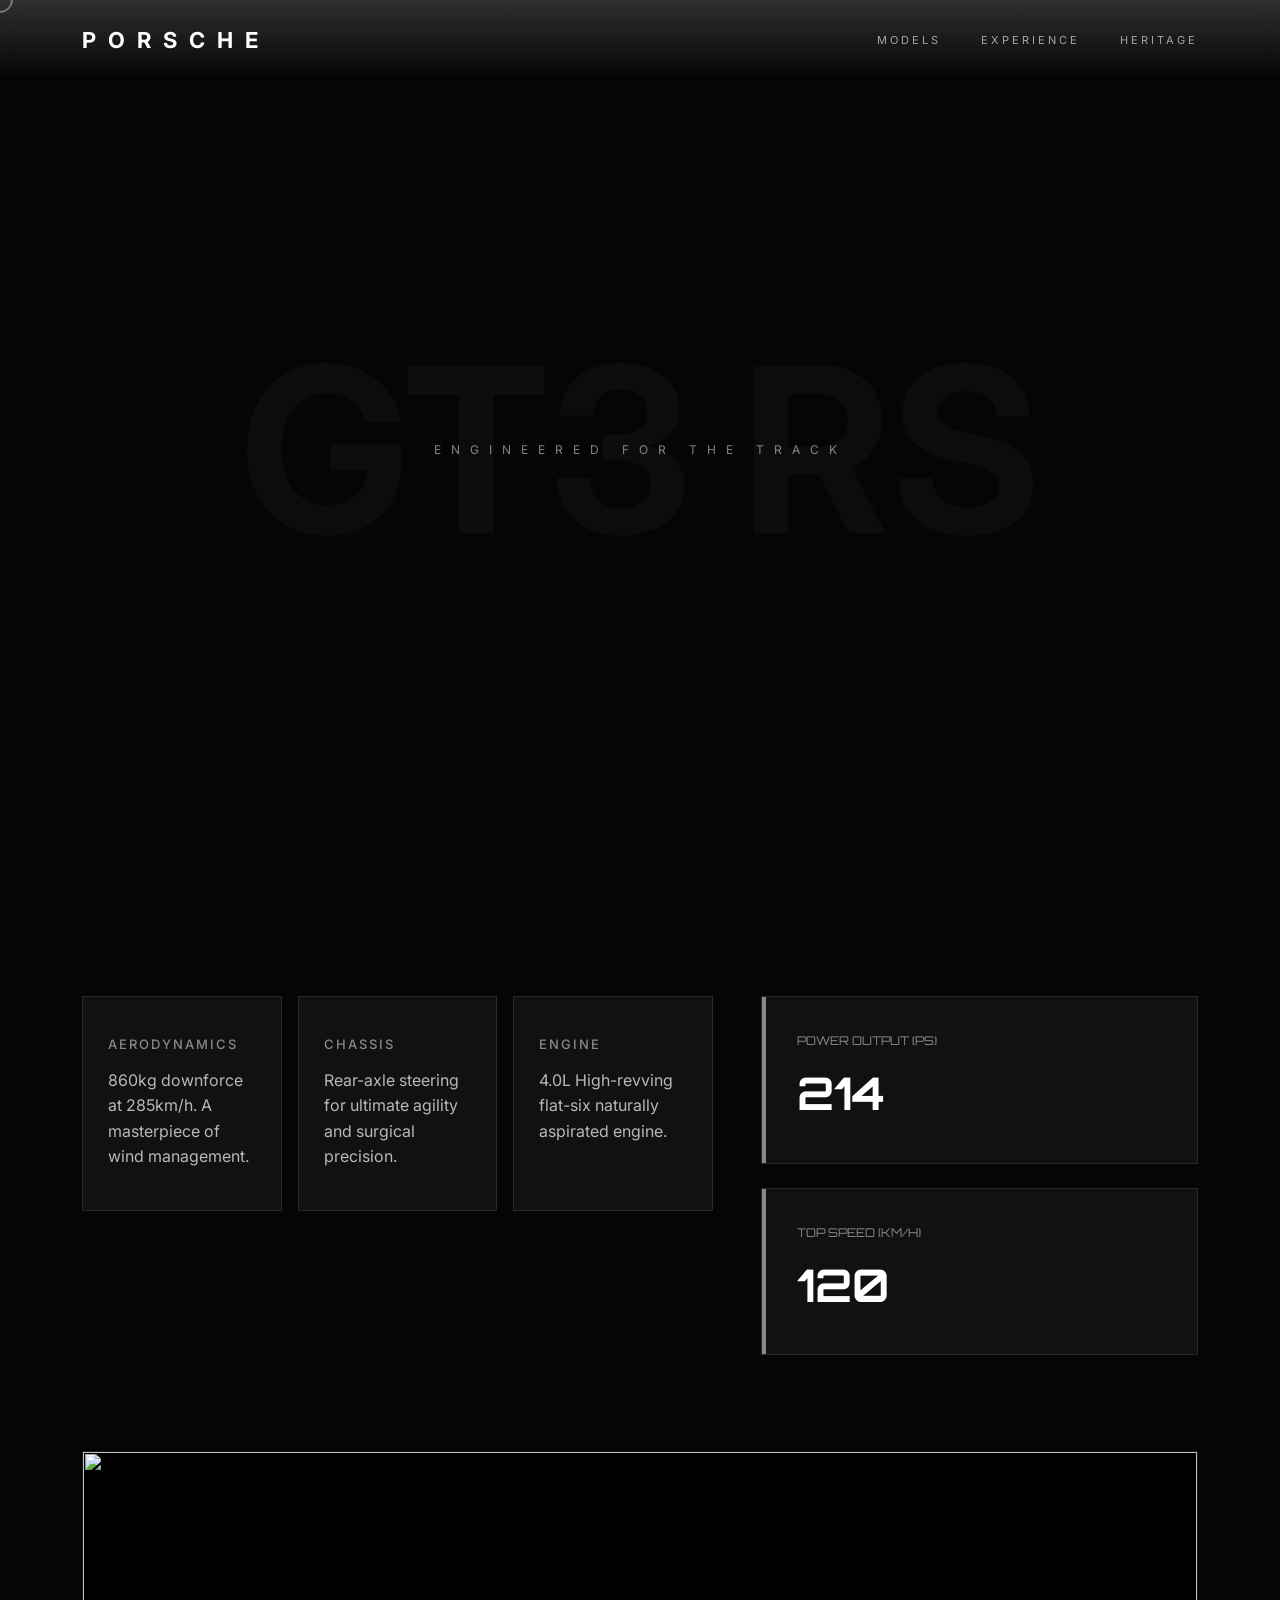
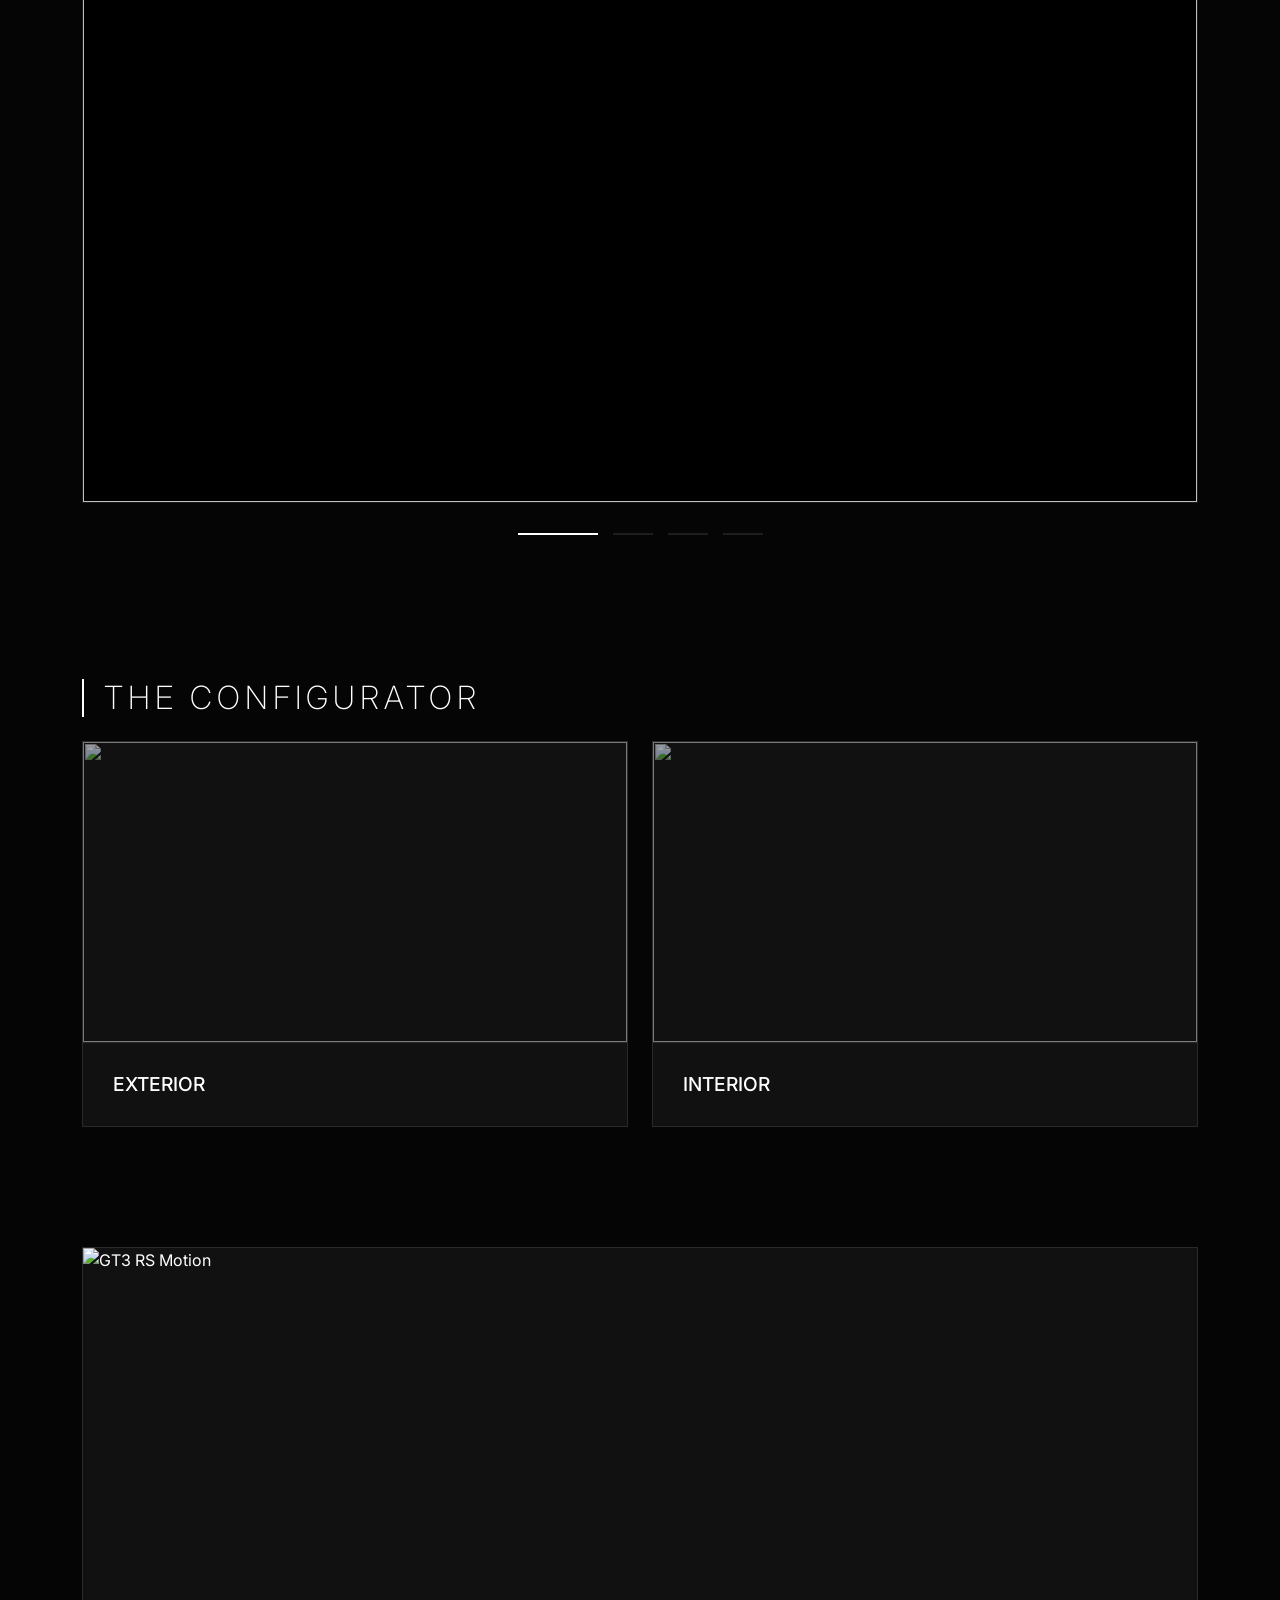
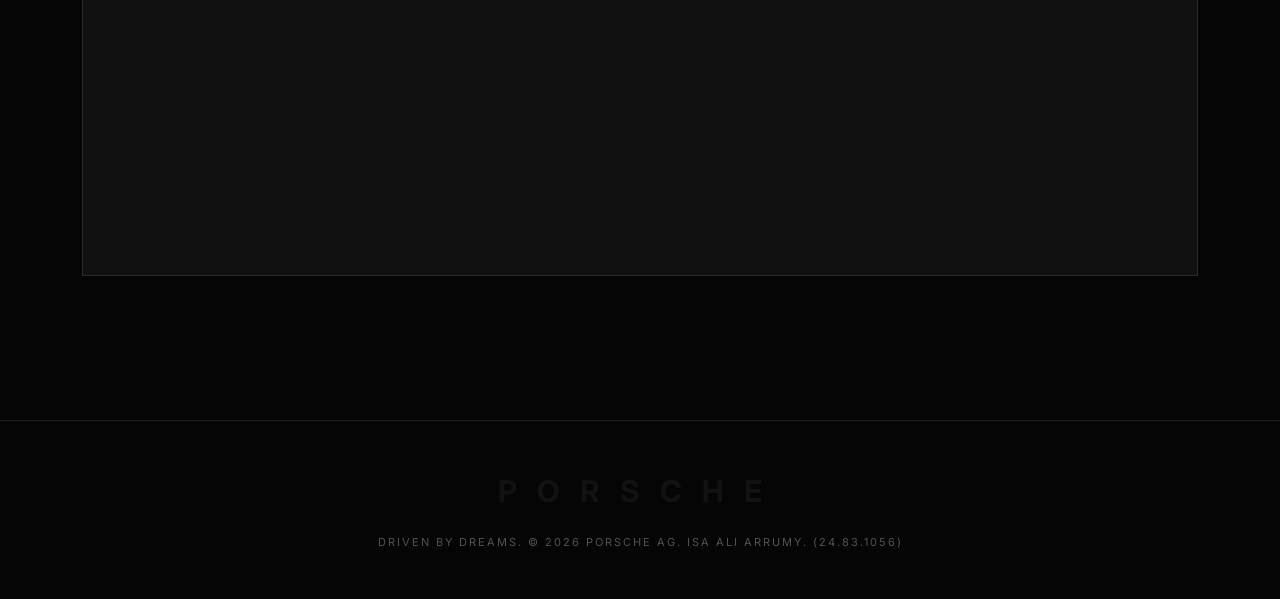
==== commit a86130b7: "Update index.html" ====
--- a/index.html
+++ b/index.html
@@ -3,6 +3,7 @@
 <head>
     <meta charset="UTF-8">
     <meta name="viewport" content="width=device-width, initial-scale=1.0">
+    <meta name="google-site-verification" content="SRcPYjWq8e8QU4EGWAXc5TG2qGeNo3zC8xQ6s_HcPO4" />
     <title>Porsche 911 GT3 RS | Digital Experience</title>
     
     <link rel="icon" type="image/jpg" href="https://fabrikbrands.com/wp-content/uploads/Porsche-Logo-1-scaled.jpg">
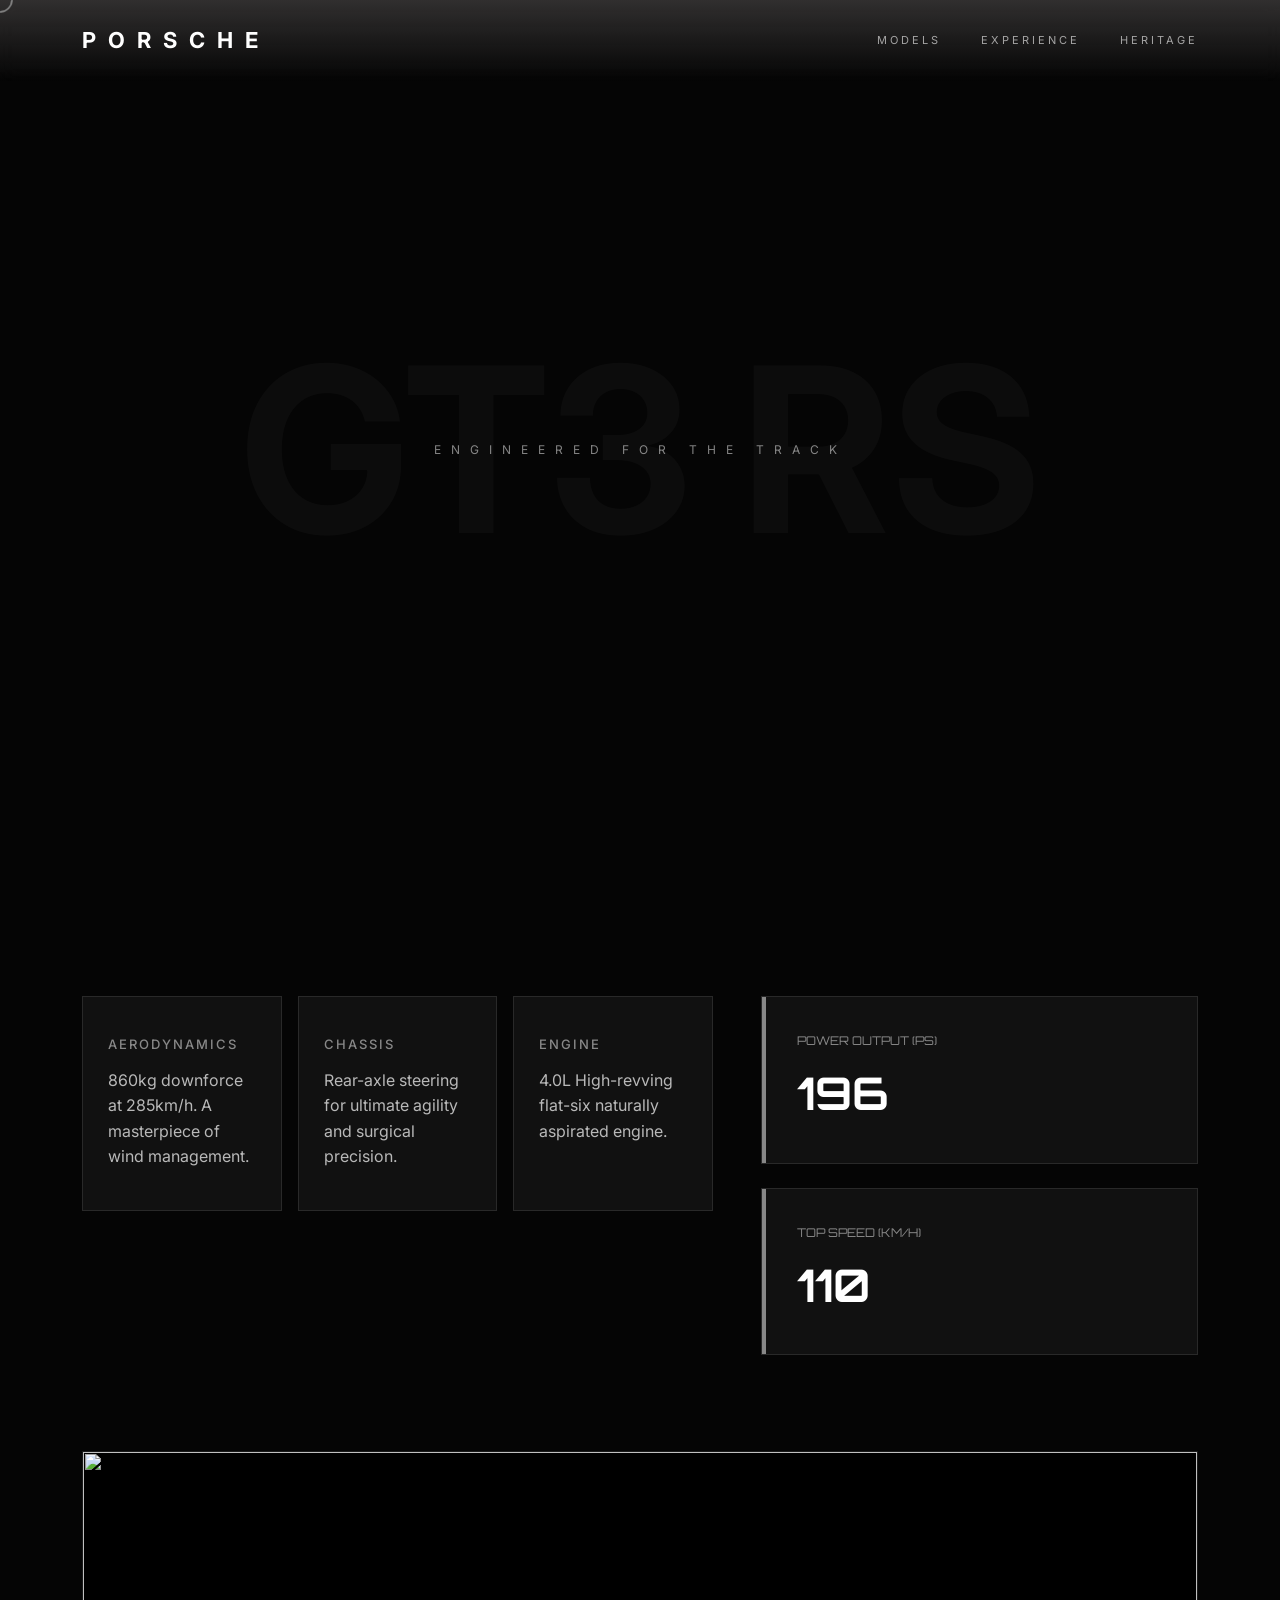
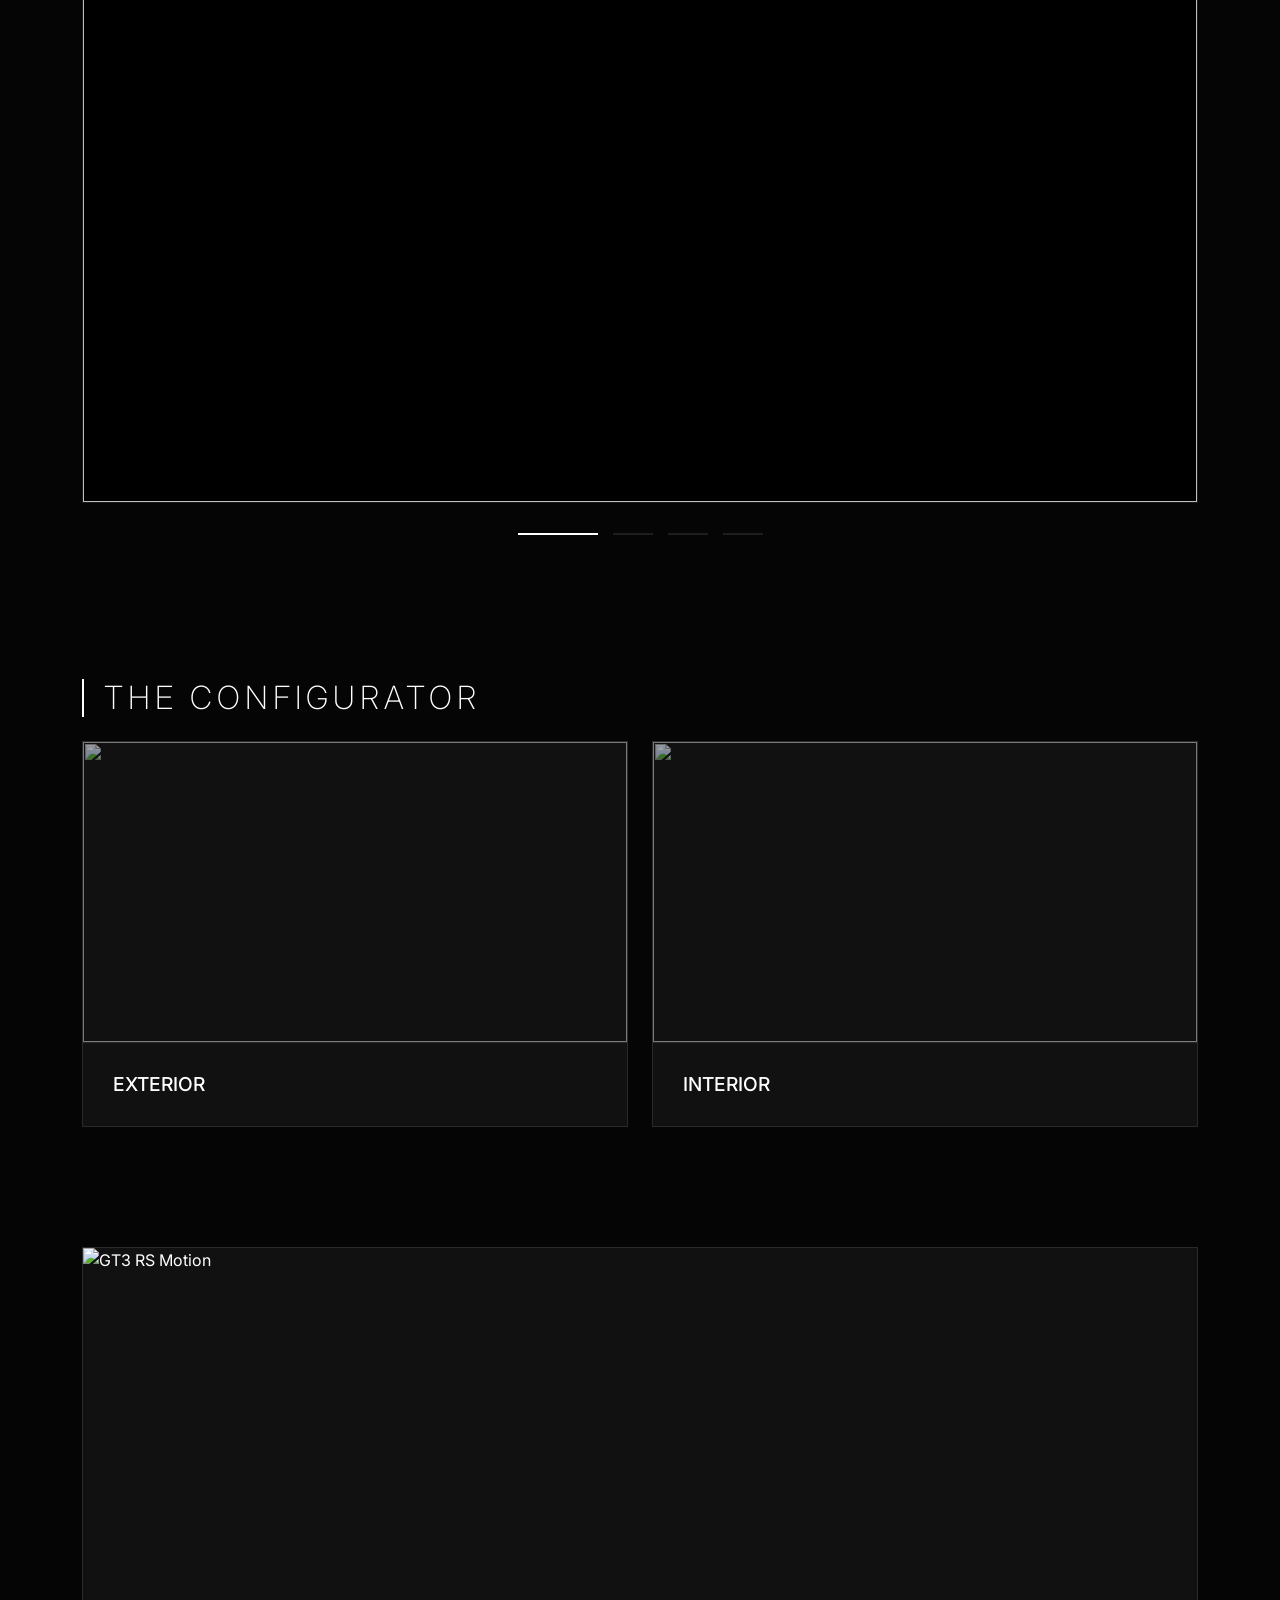
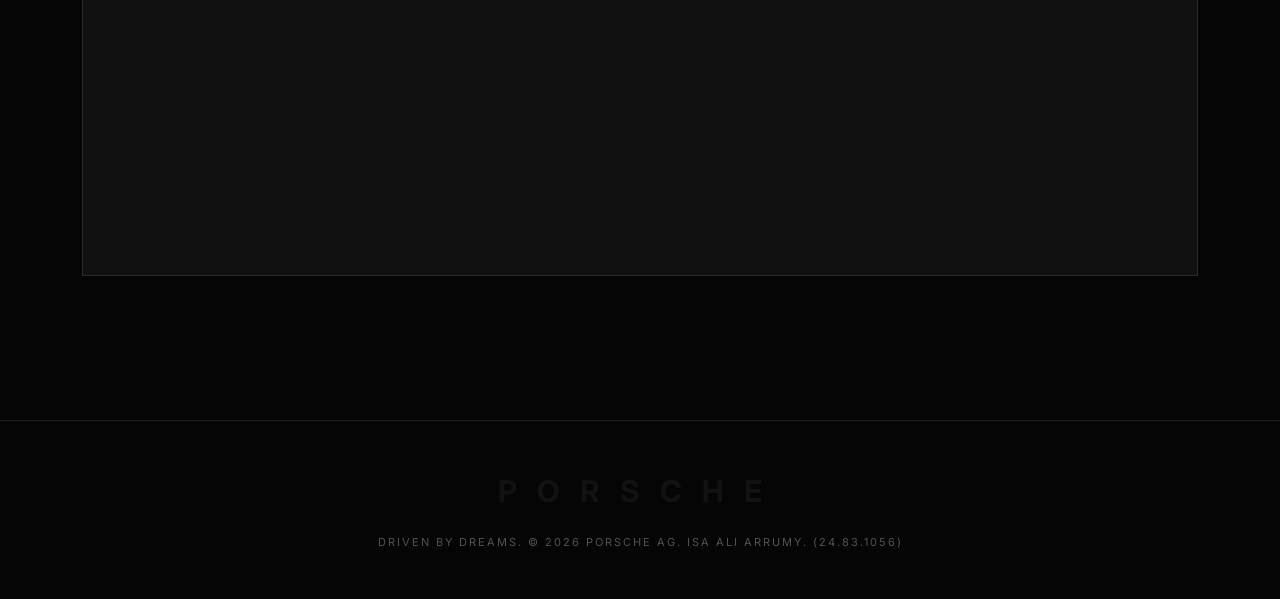
==== commit 4a20630c: "Update index.html" ====
--- a/index.html
+++ b/index.html
@@ -2,8 +2,9 @@
 <html lang="id">
 <head>
     <meta charset="UTF-8">
+    <meta name="google-site-verification" content="SRcPYjWq8e8QU4EGWAXc5TG2qGeNo3zC8xQ6s_HcPO4" />
     <meta name="viewport" content="width=device-width, initial-scale=1.0">
-    <meta name="google-site-verification" content="SRcPYjWq8e8QU4EGWAXc5TG2qGeNo3zC8xQ6s_HcPO4" />
+    
     <title>Porsche 911 GT3 RS | Digital Experience</title>
     
     <link rel="icon" type="image/jpg" href="https://fabrikbrands.com/wp-content/uploads/Porsche-Logo-1-scaled.jpg">
